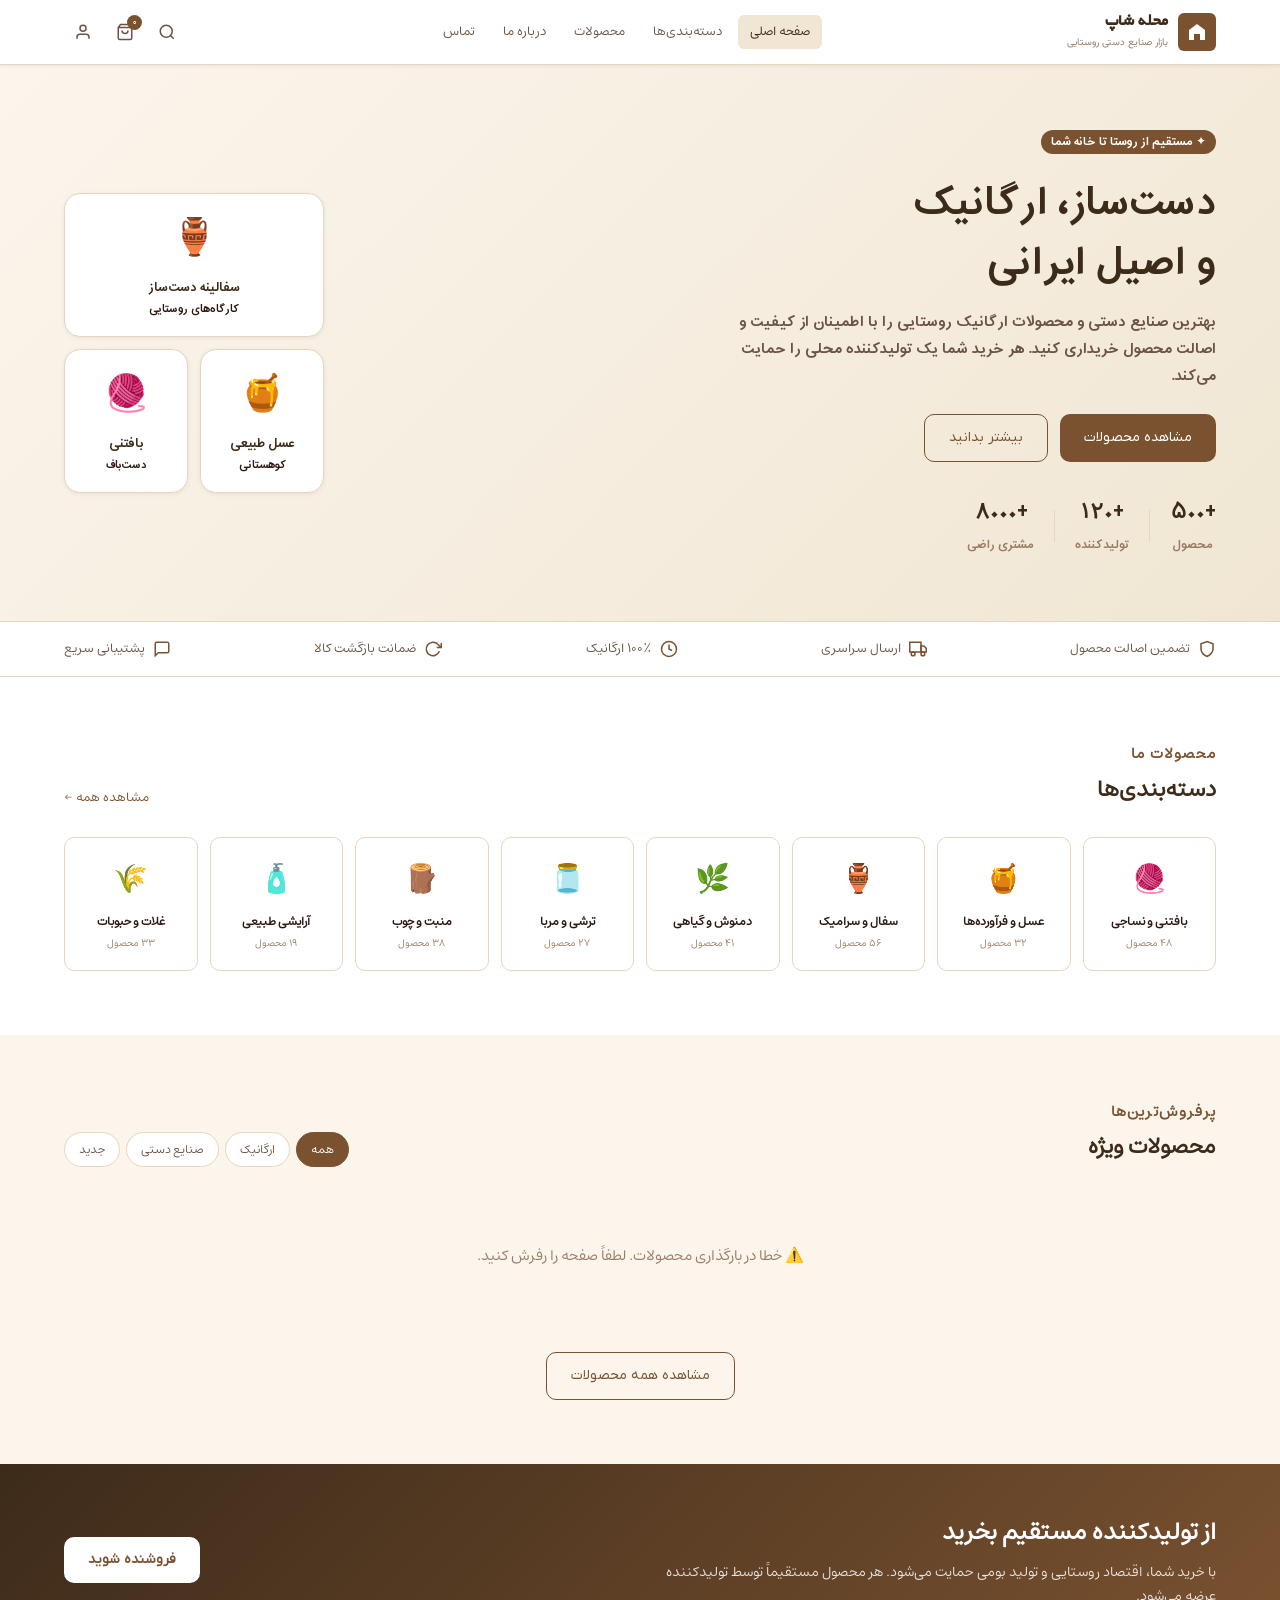
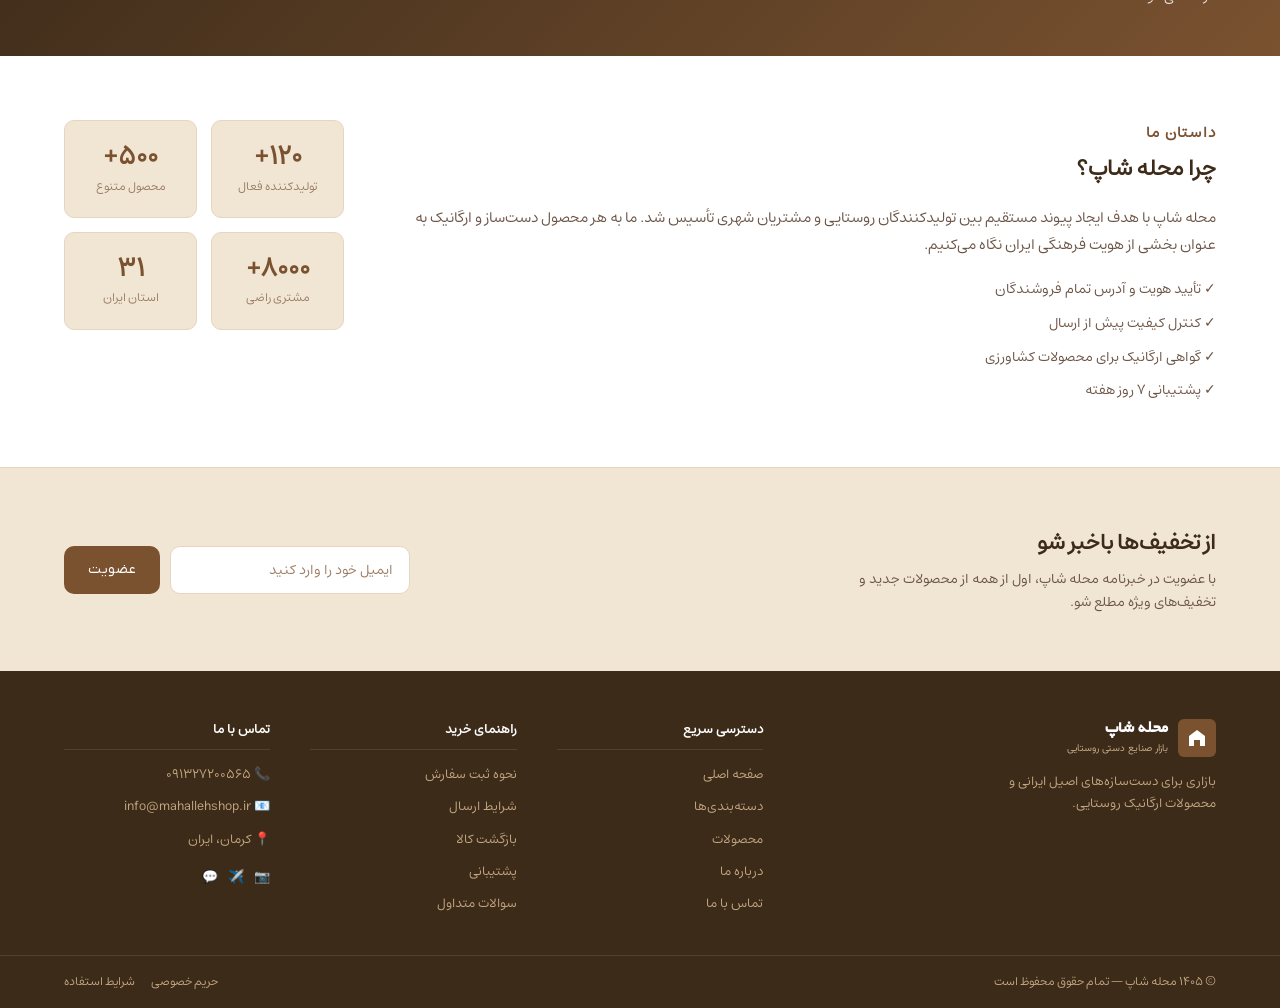
==== index.html @ 67ae7acf "Update index.html" ====
<!DOCTYPE html>
<html lang="fa" dir="rtl">
<head>
  <meta charset="UTF-8" />
  <meta name="viewport" content="width=device-width, initial-scale=1.0" />

  <!-- ===== SEO اصلی ===== -->
  <title>محله شاپ — خرید صنایع دستی و محصولات ارگانیک روستایی اصیل ایرانی</title>
  <meta name="description" content="محله شاپ بازار آنلاین صنایع دستی، عسل طبیعی، دمنوش کوهی، سفال و محصولات ارگانیک روستایی ایران. مستقیم از تولیدکننده، با تضمین اصالت و ارسال سراسری." />
  <meta name="keywords" content="صنایع دستی, محصولات ارگانیک, عسل طبیعی, سفال, دمنوش, بافتنی, خرید آنلاین, محصولات روستایی, ایران" />
  <meta name="robots" content="index, follow" />
  <meta name="author" content="محله شاپ" />
  <link rel="canonical" href="https://mahalehshop.ir/" />

  <!-- ===== Open Graph (اشتراک‌گذاری در شبکه‌های اجتماعی) ===== -->
  <meta property="og:type"        content="website" />
  <meta property="og:url"         content="https://mahalehshop.ir/" />
  <meta property="og:title"       content="محله شاپ — صنایع دستی و محصولات ارگانیک روستایی" />
  <meta property="og:description" content="خرید مستقیم صنایع دستی و محصولات ارگانیک روستایی از تولیدکننده. عسل طبیعی، سفال، دمنوش، بافتنی و بیشتر." />
  <meta property="og:image"       content="https://mahalehshop.ir/og-image.jpg" />
  <meta property="og:locale"      content="fa_IR" />
  <meta property="og:site_name"   content="محله شاپ" />

  <!-- ===== Twitter Card ===== -->
  <meta name="twitter:card"        content="summary_large_image" />
  <meta name="twitter:title"       content="محله شاپ — صنایع دستی و محصولات ارگانیک" />
  <meta name="twitter:description" content="خرید مستقیم صنایع دستی و محصولات ارگانیک روستایی از تولیدکننده" />
  <meta name="twitter:image"       content="https://mahalehshop.ir/og-image.jpg" />

  <!-- ===== Favicon ===== -->
  <link rel="icon" type="image/svg+xml"  href="favicon.svg" />
  <link rel="icon" type="image/png" sizes="64x64"  href="favicon-64.png" />
  <link rel="icon" type="image/png" sizes="32x32"  href="favicon-32.png" />
  <link rel="apple-touch-icon" sizes="180x180"     href="apple-touch-icon.png" />

  <!-- ===== Schema.org JSON-LD (داده ساختاریافته برای گوگل) ===== -->
  <script type="application/ld+json">
  {
    "@context": "https://schema.org",
    "@type": "OnlineStore",
    "name": "محله شاپ",
    "url": "https://mahalehshop.ir",
    "logo": "https://mahalehshop.ir/favicon.svg",
    "description": "بازار آنلاین صنایع دستی و محصولات ارگانیک روستایی ایران",
    "address": {
      "@type": "PostalAddress",
      "addressCountry": "IR",
      "addressLocality": "تهران"
    },
    "contactPoint": {
      "@type": "ContactPoint",
      "telephone": "+98-21-12345678",
      "contactType": "customer service",
      "availableLanguage": "Persian"
    },
    "sameAs": [],
    "hasOfferCatalog": {
      "@type": "OfferCatalog",
      "name": "محصولات محله شاپ",
      "itemListElement": [
        { "@type": "Offer", "itemOffered": { "@type": "Product", "name": "صنایع دستی" } },
        { "@type": "Offer", "itemOffered": { "@type": "Product", "name": "عسل طبیعی" } },
        { "@type": "Offer", "itemOffered": { "@type": "Product", "name": "دمنوش کوهی" } },
        { "@type": "Offer", "itemOffered": { "@type": "Product", "name": "سفال دست‌ساز" } }
      ]
    }
  }
  </script>

  <!-- ===== BreadcrumbList ===== -->
  <script type="application/ld+json">
  {
    "@context": "https://schema.org",
    "@type": "BreadcrumbList",
    "itemListElement": [
      { "@type": "ListItem", "position": 1, "name": "صفحه اصلی", "item": "https://mahalehshop.ir/" }
    ]
  }
  </script>

  <link rel="stylesheet" href="style.css?v=2" />
</head>
<body>

  <!-- ===== HEADER ===== -->
  <header class="header">
    <div class="container header__inner">

      <div class="logo">
        <div class="logo__icon">
          <svg width="20" height="20" viewBox="0 0 20 20" fill="none" xmlns="http://www.w3.org/2000/svg">
            <path d="M10 2L2 8v10h5v-6h6v6h5V8L10 2z" fill="#fff"/>
          </svg>
        </div>
        <div>
          <div class="logo__name">محله شاپ</div>
          <div class="logo__tagline">بازار صنایع دستی روستایی</div>
        </div>
      </div>

      <nav class="nav">
        <a href="#" class="nav__link nav__link--active">صفحه اصلی</a>
        <a href="#categories" class="nav__link">دسته‌بندی‌ها</a>
        <a href="#products" class="nav__link">محصولات</a>
        <a href="#about" class="nav__link">درباره ما</a>
        <a href="#contact" class="nav__link">تماس</a>
      </nav>

      <div class="header__actions">
        <button class="icon-btn" aria-label="جستجو">
          <svg width="18" height="18" viewBox="0 0 24 24" fill="none" stroke="currentColor" stroke-width="2"><circle cx="11" cy="11" r="8"/><path d="m21 21-4.35-4.35"/></svg>
        </button>
        <button class="icon-btn cart-btn" aria-label="سبد خرید">
          <svg width="18" height="18" viewBox="0 0 24 24" fill="none" stroke="currentColor" stroke-width="2"><path d="M6 2 3 6v14a2 2 0 0 0 2 2h14a2 2 0 0 0 2-2V6l-3-4z"/><line x1="3" y1="6" x2="21" y2="6"/><path d="M16 10a4 4 0 0 1-8 0"/></svg>
          <span class="cart-badge">۳</span>
        </button>
        <a href="#" class="icon-btn" id="userBtn" aria-label="حساب کاربری">
          <svg width="18" height="18" viewBox="0 0 24 24" fill="none" stroke="currentColor" stroke-width="2"><path d="M20 21v-2a4 4 0 0 0-4-4H8a4 4 0 0 0-4 4v2"/><circle cx="12" cy="7" r="4"/></svg>
        </a>
        <button class="hamburger" aria-label="منو" id="hamburger">
          <span></span><span></span><span></span>
        </button>
      </div>

    </div>
  </header>

  <!-- ===== MOBILE NAV ===== -->
  <div class="mobile-nav" id="mobileNav">
    <a href="#" class="mobile-nav__link">صفحه اصلی</a>
    <a href="#categories" class="mobile-nav__link">دسته‌بندی‌ها</a>
    <a href="#products" class="mobile-nav__link">محصولات</a>
    <a href="#about" class="mobile-nav__link">درباره ما</a>
    <a href="#contact" class="mobile-nav__link">تماس</a>
  </div>

  <!-- ===== HERO ===== -->
  <section class="hero">
    <div class="container hero__inner">
      <div class="hero__text">
        <span class="hero__badge">✦ مستقیم از روستا تا خانه شما</span>
        <h1 class="hero__title">دست‌ساز، ارگانیک<br>و اصیل ایرانی</h1>
        <p class="hero__desc">بهترین صنایع دستی و محصولات ارگانیک روستایی را با اطمینان از کیفیت و اصالت محصول خریداری کنید. هر خرید شما یک تولیدکننده محلی را حمایت می‌کند.</p>
        <div class="hero__btns">
          <a href="#products" class="btn btn--primary">مشاهده محصولات</a>
          <a href="#about" class="btn btn--outline">بیشتر بدانید</a>
        </div>
        <div class="hero__stats">
          <div class="hero__stat"><strong>+۵۰۰</strong><span>محصول</span></div>
          <div class="hero__stat-divider"></div>
          <div class="hero__stat"><strong>+۱۲۰</strong><span>تولیدکننده</span></div>
          <div class="hero__stat-divider"></div>
          <div class="hero__stat"><strong>+۸۰۰۰</strong><span>مشتری راضی</span></div>
        </div>
      </div>
      <div class="hero__visual">
        <div class="hero__card-grid">
          <div class="hero__card hero__card--lg">
            <div class="hero__card-emoji">🏺</div>
            <div class="hero__card-title">سفالینه دست‌ساز</div>
            <div class="hero__card-sub">کارگاه‌های روستایی</div>
          </div>
          <div class="hero__card">
            <div class="hero__card-emoji">🍯</div>
            <div class="hero__card-title">عسل طبیعی</div>
            <div class="hero__card-sub">کوهستانی</div>
          </div>
          <div class="hero__card">
            <div class="hero__card-emoji">🧶</div>
            <div class="hero__card-title">بافتنی</div>
            <div class="hero__card-sub">دست‌باف</div>
          </div>
        </div>
      </div>
    </div>
  </section>

  <!-- ===== TRUST BAR ===== -->
  <div class="trust-bar">
    <div class="container trust-bar__inner">
      <div class="trust-item">
        <svg class="trust-icon" viewBox="0 0 24 24" fill="none" stroke="currentColor" stroke-width="2"><path d="M12 22s8-4 8-10V5l-8-3-8 3v7c0 6 8 10 8 10z"/></svg>
        <span>تضمین اصالت محصول</span>
      </div>
      <div class="trust-item">
        <svg class="trust-icon" viewBox="0 0 24 24" fill="none" stroke="currentColor" stroke-width="2"><rect x="1" y="3" width="15" height="13"/><polygon points="16 8 20 8 23 11 23 16 16 16 16 8"/><circle cx="5.5" cy="18.5" r="2.5"/><circle cx="18.5" cy="18.5" r="2.5"/></svg>
        <span>ارسال سراسری</span>
      </div>
      <div class="trust-item">
        <svg class="trust-icon" viewBox="0 0 24 24" fill="none" stroke="currentColor" stroke-width="2"><path d="M12 2a10 10 0 1 0 0 20 10 10 0 0 0 0-20z"/><path d="M12 6v6l4 2"/></svg>
        <span>۱۰۰٪ ارگانیک</span>
      </div>
      <div class="trust-item">
        <svg class="trust-icon" viewBox="0 0 24 24" fill="none" stroke="currentColor" stroke-width="2"><polyline points="23 4 23 10 17 10"/><path d="M20.49 15a9 9 0 1 1-2.12-9.36L23 10"/></svg>
        <span>ضمانت بازگشت کالا</span>
      </div>
      <div class="trust-item">
        <svg class="trust-icon" viewBox="0 0 24 24" fill="none" stroke="currentColor" stroke-width="2"><path d="M21 15a2 2 0 0 1-2 2H7l-4 4V5a2 2 0 0 1 2-2h14a2 2 0 0 1 2 2z"/></svg>
        <span>پشتیبانی سریع</span>
      </div>
    </div>
  </div>

  <!-- ===== CATEGORIES ===== -->
  <section class="section" id="categories">
    <div class="container">
      <div class="section__header">
        <div>
          <div class="section__eyebrow">محصولات ما</div>
          <h2 class="section__title">دسته‌بندی‌ها</h2>
        </div>
        <a href="#" class="section__more">مشاهده همه ←</a>
      </div>
      <div class="categories">
        <a href="#" class="category">
          <div class="category__icon">🧶</div>
          <div class="category__name">بافتنی و نساجی</div>
          <div class="category__count">۴۸ محصول</div>
        </a>
        <a href="#" class="category">
          <div class="category__icon">🍯</div>
          <div class="category__name">عسل و فرآورده‌ها</div>
          <div class="category__count">۳۲ محصول</div>
        </a>
        <a href="#" class="category">
          <div class="category__icon">🏺</div>
          <div class="category__name">سفال و سرامیک</div>
          <div class="category__count">۵۶ محصول</div>
        </a>
        <a href="#" class="category">
          <div class="category__icon">🌿</div>
          <div class="category__name">دمنوش و گیاهی</div>
          <div class="category__count">۴۱ محصول</div>
        </a>
        <a href="#" class="category">
          <div class="category__icon">🫙</div>
          <div class="category__name">ترشی و مربا</div>
          <div class="category__count">۲۷ محصول</div>
        </a>
        <a href="#" class="category">
          <div class="category__icon">🪵</div>
          <div class="category__name">منبت و چوب</div>
          <div class="category__count">۳۸ محصول</div>
        </a>
        <a href="#" class="category">
          <div class="category__icon">🧴</div>
          <div class="category__name">آرایشی طبیعی</div>
          <div class="category__count">۱۹ محصول</div>
        </a>
        <a href="#" class="category">
          <div class="category__icon">🌾</div>
          <div class="category__name">غلات و حبوبات</div>
          <div class="category__count">۳۳ محصول</div>
        </a>
      </div>
    </div>
  </section>

  <!-- ===== PRODUCTS ===== -->
  <section class="section section--alt" id="products">
    <div class="container">
      <div class="section__header">
        <div>
          <div class="section__eyebrow">پرفروش‌ترین‌ها</div>
          <h2 class="section__title">محصولات ویژه</h2>
        </div>
        <div class="filter-tabs">
          <button class="filter-tab filter-tab--active" data-filter="all">همه</button>
          <button class="filter-tab" data-filter="organic">ارگانیک</button>
          <button class="filter-tab" data-filter="صنایع دستی">صنایع دستی</button>
          <button class="filter-tab" data-filter="new">جدید</button>
        </div>
      </div>
      <div class="products" id="productGrid">
        <!-- محصولات از Supabase بارگذاری می‌شوند -->
      </div>
      <div class="products__more">
        <a href="#" class="btn btn--outline">مشاهده همه محصولات</a>
      </div>
    </div>
  </section>

  <!-- ===== BANNER ===== -->
  <section class="banner">
    <div class="container banner__inner">
      <div class="banner__text">
        <h2 class="banner__title">از تولیدکننده مستقیم بخرید</h2>
        <p class="banner__sub">با خرید شما، اقتصاد روستایی و تولید بومی حمایت می‌شود. هر محصول مستقیماً توسط تولیدکننده عرضه می‌شود.</p>
      </div>
      <a href="#" class="btn btn--light">فروشنده شوید</a>
    </div>
  </section>

  <!-- ===== ABOUT ===== -->
  <section class="section" id="about">
    <div class="container about">
      <div class="about__text">
        <div class="section__eyebrow">داستان ما</div>
        <h2 class="section__title">چرا محله شاپ؟</h2>
        <p class="about__desc">محله شاپ با هدف ایجاد پیوند مستقیم بین تولیدکنندگان روستایی و مشتریان شهری تأسیس شد. ما به هر محصول دست‌ساز و ارگانیک به عنوان بخشی از هویت فرهنگی ایران نگاه می‌کنیم.</p>
        <ul class="about__list">
          <li>✓ تأیید هویت و آدرس تمام فروشندگان</li>
          <li>✓ کنترل کیفیت پیش از ارسال</li>
          <li>✓ گواهی ارگانیک برای محصولات کشاورزی</li>
          <li>✓ پشتیبانی ۷ روز هفته</li>
        </ul>
      </div>
      <div class="about__cards">
        <div class="about__card">
          <div class="about__card-num">۱۲۰+</div>
          <div class="about__card-label">تولیدکننده فعال</div>
        </div>
        <div class="about__card">
          <div class="about__card-num">۵۰۰+</div>
          <div class="about__card-label">محصول متنوع</div>
        </div>
        <div class="about__card">
          <div class="about__card-num">۸۰۰۰+</div>
          <div class="about__card-label">مشتری راضی</div>
        </div>
        <div class="about__card">
          <div class="about__card-num">۳۱</div>
          <div class="about__card-label">استان ایران</div>
        </div>
      </div>
    </div>
  </section>

  <!-- ===== NEWSLETTER ===== -->
  <section class="newsletter" id="contact">
    <div class="container newsletter__inner">
      <div class="newsletter__text">
        <h2 class="newsletter__title">از تخفیف‌ها باخبر شو</h2>
        <p class="newsletter__sub">با عضویت در خبرنامه محله شاپ، اول از همه از محصولات جدید و تخفیف‌های ویژه مطلع شو.</p>
      </div>
      <form class="newsletter__form" onsubmit="return false;">
        <input type="email" class="newsletter__input" placeholder="ایمیل خود را وارد کنید" />
        <button type="submit" class="btn btn--primary">عضویت</button>
      </form>
    </div>
  </section>

  <!-- ===== FOOTER ===== -->
  <footer class="footer">
    <div class="container footer__inner">

      <div class="footer__brand">
        <div class="logo logo--footer">
          <div class="logo__icon">
            <svg width="20" height="20" viewBox="0 0 20 20" fill="none">
              <path d="M10 2L2 8v10h5v-6h6v6h5V8L10 2z" fill="#fff"/>
            </svg>
          </div>
          <div>
            <div class="logo__name">محله شاپ</div>
            <div class="logo__tagline">بازار صنایع دستی روستایی</div>
          </div>
        </div>
        <p class="footer__brand-desc">بازاری برای دست‌سازه‌های اصیل ایرانی و محصولات ارگانیک روستایی.</p>
      </div>

      <div class="footer__col">
        <div class="footer__col-title">دسترسی سریع</div>
        <a href="#">صفحه اصلی</a>
        <a href="#categories">دسته‌بندی‌ها</a>
        <a href="#products">محصولات</a>
        <a href="#about">درباره ما</a>
        <a href="#contact">تماس با ما</a>
      </div>

      <div class="footer__col">
        <div class="footer__col-title">راهنمای خرید</div>
        <a href="#">نحوه ثبت سفارش</a>
        <a href="#">شرایط ارسال</a>
        <a href="#">بازگشت کالا</a>
        <a href="#">پشتیبانی</a>
        <a href="#">سوالات متداول</a>
      </div>

      <div class="footer__col">
        <div class="footer__col-title">تماس با ما</div>
        <span>📞 ۰۹۱۳۲۷۲۰۰۵۶۵</span>
        <span>📧 info@mahallehshop.ir</span>
        <span>📍 کرمان، ایران</span>
        <div class="footer__socials">
          <a href="#" aria-label="اینستاگرام" class="social-link">📷</a>
          <a href="#" aria-label="تلگرام" class="social-link">✈️</a>
          <a href="#" aria-label="واتساپ" class="social-link">💬</a>
        </div>
      </div>

    </div>
    <div class="footer__bottom">
      <div class="container">
        <span>© ۱۴۰۵ محله شاپ — تمام حقوق محفوظ است</span>
        <div class="footer__bottom-links">
          <a href="#">حریم خصوصی</a>
          <a href="#">شرایط استفاده</a>
        </div>
      </div>
    </div>
  </footer>

  <script src="main.js?v=2"></script>
</body>
</html>
---- style.css ----
/* ============================================
   محله شاپ — استایل اصلی
   ============================================ */


/* ============  افزودن فونت   ============== */
@font-face {
    font-family: "Estedad";
    src: url("fonts/Estedad[KSHD,wght].woff2") format("woff2");
    font-weight: 400;
    font-style: normal;
}
@font-face {
    font-family: "Iranyekan";
    src: url("fonts/IRANYekanX.woff2") format("woff2");
    font-weight: 400;
    font-style: normal;
}
@font-face {
    font-family: "Iransans";
    src: url("fonts/IRANSans-Bold.woff2") format("woff2");
    font-weight: 400;
    font-style: normal;
}
@font-face {
    font-family: "Vazirmatn";
    src: url("fonts/Vazirmatn-Regular.woff2") format("woff2");
    font-weight: 500;
    font-style: normal;
}
@font-face {
    font-family: "BYEKAN";
    src: url("fonts/BYEKAN.woff2") format("woff2");
    font-weight: 500;
    font-style: normal;
}
/* ---- RESET & BASE ---- */
*, *::before, *::after {
  box-sizing: border-box;
  margin: 0;
  padding: 0;
}

:root {
  --brown-dark:    #3D2B1A;
  --brown-main:    #7A5230;
  --brown-mid:     #9B7B63;
  --brown-light:   #C4A882;
  --brown-pale:    #E8D5C0;
  --cream-deep:    #F0E6D3;
  --cream-light:   #FBF5EC;
  --green-org:     #2E7D32;
  --green-org-bg:  #E8F5E9;
  --new-blue:      #1565C0;
  --new-blue-bg:   #E3F2FD;
  --text-main:     #2C1810;
  --text-mid:      #6B5344;
  --text-muted:    #9B7B63;
  --border:        #E8D5C0;
  --white:         #FFFFFF;
  --shadow-sm:     0 1px 4px rgba(61,43,26,0.08);
  --shadow-md:     0 4px 16px rgba(61,43,26,0.12);
  --radius-sm:     6px;
  --radius-md:     10px;
  --radius-lg:     16px;
  --transition:    0.18s ease;
}

html { scroll-behavior: smooth; }

body {
  font-family: "Estedad";
  font-size: 15px;
  line-height: 1.7;
  color: var(--text-main);
  background: var(--white);
  direction: rtl;
}

a { text-decoration: none; color: inherit; }
img { max-width: 100%; display: block; }
button { cursor: pointer; font-family: inherit; }

/* ---- CONTAINER ---- */
.container {
  width: 100%;
  max-width: 1200px;
  margin: 0 auto;
  padding: 0 24px;
}

/* ---- BUTTONS ---- */
.btn {
   font-family: "Iranyekan";
  display: inline-flex;
  align-items: center;
  justify-content: center;
  padding: 11px 24px;
  border-radius: var(--radius-md);
  font-size: 14px;
  font-weight: 500;
  border: none;
  transition: all var(--transition);
  white-space: nowrap;
}

.btn--primary {
  background: var(--brown-main);
  color: var(--white);
}
.btn--primary:hover { background: var(--brown-dark); }

.btn--outline {
  background: transparent;
  color: var(--brown-main);
  border: 1.5px solid var(--brown-main);
}
.btn--outline:hover {
  background: var(--brown-main);
  color: var(--white);
}

.btn--light {
  background: var(--white);
  color: var(--brown-main);
  font-weight: 600;
}
.btn--light:hover { background: var(--cream-light); }

/* ---- ICON BUTTONS ---- */
.icon-btn {
  background: none;
  border: none;
  width: 38px;
  height: 38px;
  border-radius: var(--radius-sm);
  display: flex;
  align-items: center;
  justify-content: center;
  color: var(--text-mid);
  transition: all var(--transition);
}
.icon-btn:hover {
  background: var(--cream-deep);
  color: var(--brown-dark);
}

/* ============================================
   HEADER
   ============================================ */
.header {
   font-family: 'BYEKAN';
  position: sticky;
  top: 0;
  z-index: 100;
  background: var(--white);
  border-bottom: 1px solid var(--border);
  box-shadow: var(--shadow-sm);
}

.header__inner {
  display: flex;
  align-items: center;
  justify-content: space-between;
  height: 64px;
  gap: 16px;
}

/* LOGO */
.logo {
  display: flex;
  align-items: center;
  gap: 10px;
  flex-shrink: 0;
}
.logo__icon {
  width: 38px;
  height: 38px;
  background: var(--brown-main);
  border-radius: var(--radius-sm);
  display: flex;
  align-items: center;
  justify-content: center;
}
.logo__name {
   font-family: 'BYEKAN';
  font-size: 17px;
  font-weight: 700;
  color: var(--brown-dark);
  line-height: 1.2;
}
.logo__tagline {
  font-size: 10px;
  color: var(--text-muted);
   font-family: 'Vazirmatn'
}

/* NAV */
.nav {
  display: flex;
  gap: 4px;
  align-items: center;
}
.nav__link {
   font-family: 'Estedad';
  font-size: 13px;
  color: var(--text-mid);
  padding: 6px 12px;
  border-radius: var(--radius-sm);
  transition: all var(--transition);
}
.nav__link:hover,
.nav__link--active {
  background: var(--cream-deep);
  color: var(--brown-dark);
  font-weight: 500;
}

/* HEADER ACTIONS */
.header__actions {
  display: flex;
  align-items: center;
  gap: 4px;
}

.cart-btn { position: relative; }
.cart-badge {
  position: absolute;
  top: 2px;
  right: 2px;
  background: var(--brown-main);
  color: var(--white);
  font-size: 9px;
  width: 15px;
  height: 15px;
  border-radius: 50%;
  display: flex;
  align-items: center;
  justify-content: center;
  line-height: 1;
}

.hamburger {
  display: none;
  flex-direction: column;
  gap: 4px;
  background: none;
  border: none;
  padding: 6px;
}
.hamburger span {
  display: block;
  width: 22px;
  height: 2px;
  background: var(--brown-dark);
  border-radius: 2px;
  transition: all var(--transition);
}

/* MOBILE NAV */
.mobile-nav {
  display: none;
  flex-direction: column;
  background: var(--white);
  border-bottom: 1px solid var(--border);
  padding: 8px 24px 16px;
}
.mobile-nav.open { display: flex; }
.mobile-nav__link {
   font-family: 'Estedad';
  font-size: 14px;
  color: var(--text-mid);
  padding: 10px 0;
  border-bottom: 0.5px solid var(--border);
}
.mobile-nav__link:last-child { border-bottom: none; }

/* ============================================
   HERO
   ============================================ */
.hero {
  background: linear-gradient(135deg, var(--cream-light) 0%, var(--cream-deep) 100%);
  padding: 64px 0;
}

.hero__inner {
  display: flex;
  align-items: center;
  gap: 48px;
   font-family: "Iransans";
}

.hero__text { flex: 1; }

.hero__badge {
   font-family: "Iransans";
  display: inline-block;
  background: var(--brown-main);
  color: var(--white);
  font-size: 12px;
  padding: 2px 10px;
  border-radius: 20px;
  margin-bottom: 20px;
}

.hero__title {
   font-family: "Iransans";
  font-size: 40px;
  font-weight: 700;
  color: var(--brown-dark);
  line-height: 1.50;
  margin-bottom: 15px;
}

.hero__desc {
   font-family: "Iransans";
  font-size: 15px;
  color: var(--text-mid);
  line-height: 1.8;
  margin-bottom: 24px;
  max-width: 480px;
}

.hero__btns {
   font-family: "Iransans";
  display: flex;
  gap: 12px;
  margin-bottom: 32px;
}

.hero__stats {
  display: flex;
  align-items: center;
  gap: 20px;
}
.hero__stat { text-align: center; }
.hero__stat strong {
  font-family: "Iransans";
  display: block;
  font-size: 22px;
  font-weight: 700;
  color: var(--brown-dark);
}
.hero__stat span {
   font-family: "Iransans";
  font-size: 12px;
  color: var(--text-muted);
}
.hero__stat-divider {
  width: 1px;
  height: 32px;
  background: var(--brown-pale);
}

/* HERO VISUAL */
.hero__visual { flex-shrink: 0; }

.hero__card-grid {
  display: grid;
  grid-template-columns: 1fr 1fr;
  grid-template-rows: auto auto;
  gap: 12px;
  width: 260px;
}

.hero__card {
  background: var(--white);
  border: 1px solid var(--brown-pale);
  border-radius: var(--radius-lg);
  padding: 16px;
  text-align: center;
  box-shadow: var(--shadow-sm);
  transition: transform var(--transition);
}
.hero__card:hover { transform: translateY(-3px); }

.hero__card--lg {
  grid-column: 1 / -1;
}

.hero__card-emoji { font-size: 36px; margin-bottom: 6px; }
.hero__card-title {
   font-family: "Iransans";
  font-size: 13px;
  font-weight: 600;
  color: var(--brown-dark);
}
.hero__card-sub {
  font-size: 11px;
   font-family: "Iransans"
  color: var(--text-muted);
  margin-top: 2px;
}

/* ============================================
   TRUST BAR
   ============================================ */
.trust-bar {
  background: var(--white);
  border-bottom: 1px solid var(--border);
  border-top: 1px solid var(--border);
}

.trust-bar__inner {
  display: flex;
  align-items: center;
  justify-content: space-between;
  padding: 16px 24px;
  flex-wrap: wrap;
  gap: 12px;
}

.trust-item {
  display: flex;
  align-items: center;
  gap: 8px;
  font-size: 13px;
  color: var(--text-mid);
}
.trust-icon {
  width: 18px;
  height: 18px;
  color: var(--brown-main);
  flex-shrink: 0;
}

/* ============================================
   SECTIONS
   ============================================ */
.section { padding: 64px 0; }
.section--alt { background: var(--cream-light); }

.section__header {
  display: flex;
  align-items: flex-end;
  justify-content: space-between;
  margin-bottom: 28px;
  flex-wrap: wrap;
  gap: 12px;
}

.section__eyebrow {
   font-family: 'Estedad'
  font-size: 12px;
  font-weight: 600;
  color: var(--brown-main);
  text-transform: uppercase;
  letter-spacing: 0.08em;
  margin-bottom: 4px;
}

.section__title {
   font-family: 'BYEKAN'
  font-size: 26px;
  font-weight: 700;
  color: var(--brown-dark);
}

.section__more {
  font-size: 13px;
  color: var(--brown-main);
  font-weight: 500;
  transition: color var(--transition);
}
.section__more:hover { color: var(--brown-dark); }

/* ============================================
   CATEGORIES
   ============================================ */
.categories {
  display: grid;
  grid-template-columns: repeat(8, 1fr);
  gap: 12px;
}

.category {
  background: var(--white);
  border: 1px solid var(--border);
  border-radius: var(--radius-md);
  padding: 18px 10px;
  text-align: center;
  display: flex;
  flex-direction: column;
  align-items: center;
  transition: all var(--transition);
}
.category:hover {
  border-color: var(--brown-main);
  box-shadow: var(--shadow-sm);
  transform: translateY(-2px);
}

.category__icon { font-size: 28px; margin-bottom: 8px; }
.category__name {
  font-size: 12px;
  font-weight: 600;
  color: var(--text-main);
  margin-bottom: 3px;
}
.category__count {
  font-size: 10px;
  color: var(--text-muted);
}

/* ============================================
   FILTER TABS
   ============================================ */
.filter-tabs {
  display: flex;
  gap: 6px;
}

.filter-tab {
  background: var(--white);
  border: 1px solid var(--border);
  border-radius: 20px;
  padding: 6px 14px;
  font-size: 12px;
  color: var(--text-mid);
  transition: all var(--transition);
}
.filter-tab:hover {
  border-color: var(--brown-main);
  color: var(--brown-main);
}
.filter-tab--active {
  background: var(--brown-main);
  border-color: var(--brown-main);
  color: var(--white) !important;
}

/* ============================================
   PRODUCTS
   ============================================ */
.products {
  display: grid;
  grid-template-columns: repeat(3, 1fr);
  gap: 20px;
}

.product {
  background: var(--white);
  border: 1px solid var(--border);
  border-radius: var(--radius-lg);
  overflow: hidden;
  transition: all var(--transition);
}
.product:hover {
  box-shadow: var(--shadow-md);
  transform: translateY(-4px);
}

.product__img-wrap {
  position: relative;
  background: var(--cream-deep);
  height: 150px;
  display: flex;
  align-items: center;
  justify-content: center;
  overflow: hidden;
}
.product__emoji { font-size: 60px; }

.product__badge {
  position: absolute;
  top: 10px;
  right: 10px;
  font-size: 10px;
  font-weight: 600;
  padding: 3px 8px;
  border-radius: 4px;
}
.product__badge--org {
  background: var(--green-org-bg);
  color: var(--green-org);
}
.product__badge--new {
  background: var(--new-blue-bg);
  color: var(--new-blue);
}

.product__wish {
  position: absolute;
  top: 8px;
  left: 10px;
  background: var(--white);
  border: 1px solid var(--border);
  border-radius: 50%;
  width: 30px;
  height: 30px;
  display: flex;
  align-items: center;
  justify-content: center;
  font-size: 14px;
  color: var(--text-muted);
  transition: all var(--transition);
}
.product__wish:hover {
  color: #e53935;
  border-color: #e53935;
}

.product__body { padding: 14px 16px; }

.product__cat {
  font-size: 11px;
  color: var(--text-muted);
  margin-bottom: 4px;
}
.product__name {
  font-size: 14px;
  font-weight: 600;
  color: var(--brown-dark);
  margin-bottom: 6px;
  line-height: 1.4;
}
.product__rating {
  font-size: 12px;
  color: #f9a825;
  margin-bottom: 10px;
}
.product__rating span { color: var(--text-muted); }

.product__footer {
  display: flex;
  align-items: center;
  justify-content: space-between;
}
.product__price {
  font-size: 14px;
  font-weight: 700;
  color: var(--brown-main);
}
.product__add {
  background: var(--brown-main);
  color: var(--white);
  border: none;
  border-radius: var(--radius-sm);
  width: 30px;
  height: 30px;
  display: flex;
  align-items: center;
  justify-content: center;
  font-size: 18px;
  transition: background var(--transition);
}
.product__add:hover { background: var(--brown-dark); }

.products__more {
  text-align: center;
  margin-top: 36px;
}

.products__error,
.products__empty {
  grid-column: 1 / -1;
  text-align: center;
  padding: 48px;
  color: var(--text-muted);
  font-size: 15px;
}

/* ---- SKELETON LOADING ---- */
.product--skeleton { pointer-events: none; }

.skeleton-box {
  background: linear-gradient(90deg, #f0e6d3 25%, #e8d5c0 50%, #f0e6d3 75%);
  background-size: 200% 100%;
  animation: shimmer 1.4s infinite;
}

.skeleton-line {
  height: 14px;
  border-radius: 6px;
  margin-bottom: 10px;
  background: linear-gradient(90deg, #f0e6d3 25%, #e8d5c0 50%, #f0e6d3 75%);
  background-size: 200% 100%;
  animation: shimmer 1.4s infinite;
}
.skeleton-line--sm { width: 50%; height: 11px; }
.skeleton-line--md { width: 70%; }

@keyframes shimmer {
  0%   { background-position: 200% 0; }
  100% { background-position: -200% 0; }
}

/* ============================================
   BANNER
   ============================================ */
.banner {
  background: linear-gradient(135deg, var(--brown-dark), var(--brown-main));
  padding: 48px 0;
}

.banner__inner {
  display: flex;
  align-items: center;
  justify-content: space-between;
  gap: 32px;
  flex-wrap: wrap;
}

.banner__text { color: var(--white); }
.banner__title {
  font-size: 24px;
  font-weight: 700;
  margin-bottom: 8px;
}
.banner__sub {
  font-size: 14px;
  opacity: 0.85;
  max-width: 560px;
  line-height: 1.7;
}

/* ============================================
   ABOUT
   ============================================ */
.about {
  display: flex;
  align-items: flex-start;
  gap: 64px;
}

.about__text { flex: 1; }
.about__desc {
  font-size: 15px;
  color: var(--text-mid);
  line-height: 1.8;
  margin: 16px 0 20px;
}

.about__list {
  list-style: none;
  display: flex;
  flex-direction: column;
  gap: 10px;
}
.about__list li {
  font-size: 14px;
  color: var(--text-mid);
}

.about__cards {
  display: grid;
  grid-template-columns: 1fr 1fr;
  gap: 14px;
  flex-shrink: 0;
  width: 280px;
}

.about__card {
  background: var(--cream-deep);
  border: 1px solid var(--brown-pale);
  border-radius: var(--radius-md);
  padding: 20px;
  text-align: center;
}
.about__card-num {
  font-size: 26px;
  font-weight: 700;
  color: var(--brown-main);
  line-height: 1.2;
}
.about__card-label {
  font-size: 12px;
  color: var(--text-muted);
  margin-top: 4px;
}

/* ============================================
   NEWSLETTER
   ============================================ */
.newsletter {
  background: var(--cream-deep);
  padding: 56px 0;
  border-top: 1px solid var(--brown-pale);
}

.newsletter__inner {
  display: flex;
  align-items: center;
  justify-content: space-between;
  gap: 32px;
  flex-wrap: wrap;
}

.newsletter__title {
  font-size: 22px;
  font-weight: 700;
  color: var(--brown-dark);
  margin-bottom: 6px;
}
.newsletter__sub {
  font-size: 14px;
  color: var(--text-mid);
  max-width: 420px;
}

.newsletter__form {
  display: flex;
  gap: 10px;
  flex-shrink: 0;
}
.newsletter__input {
  border: 1px solid var(--brown-pale);
  border-radius: var(--radius-md);
  padding: 11px 16px;
  font-size: 14px;
  font-family: inherit;
  color: var(--text-main);
  background: var(--white);
  width: 240px;
  outline: none;
  transition: border-color var(--transition);
  direction: rtl;
}
.newsletter__input:focus { border-color: var(--brown-main); }
.newsletter__input::placeholder { color: var(--text-muted); }

/* ============================================
   FOOTER
   ============================================ */
.footer {
  background: var(--brown-dark);
  color: var(--white);
}

.footer__inner {
  display: grid;
  grid-template-columns: 2fr 1fr 1fr 1fr;
  gap: 40px;
  padding-top: 48px;
  padding-bottom: 40px;
}

.logo--footer .logo__name { color: var(--white); }
.logo--footer .logo__tagline { color: var(--brown-light); }

.footer__brand-desc {
  font-size: 13px;
  color: var(--brown-light);
  line-height: 1.7;
  margin-top: 14px;
  max-width: 240px;
}

.footer__col { display: flex; flex-direction: column; gap: 10px; }

.footer__col-title {
  font-size: 13px;
  font-weight: 700;
  color: var(--white);
  margin-bottom: 4px;
  padding-bottom: 8px;
  border-bottom: 1px solid rgba(255,255,255,0.1);
}

.footer__col a,
.footer__col span {
  font-size: 13px;
  color: var(--brown-light);
  transition: color var(--transition);
}
.footer__col a:hover { color: var(--white); }

.footer__socials {
  display: flex;
  gap: 10px;
  margin-top: 6px;
}
.social-link {
  font-size: 18px;
  transition: transform var(--transition);
}
.social-link:hover { transform: scale(1.2); }

.footer__bottom {
  border-top: 1px solid rgba(255,255,255,0.1);
  padding: 16px 0;
}
.footer__bottom .container {
  display: flex;
  align-items: center;
  justify-content: space-between;
  flex-wrap: wrap;
  gap: 8px;
}
.footer__bottom span,
.footer__bottom a {
  font-size: 12px;
  color: var(--brown-light);
}
.footer__bottom-links {
  display: flex;
  gap: 16px;
}
.footer__bottom a:hover { color: var(--white); }

/* ============================================
   RESPONSIVE
   ============================================ */
@media (max-width: 1024px) {
  .categories { grid-template-columns: repeat(4, 1fr); }
  .products { grid-template-columns: repeat(2, 1fr); }
  .footer__inner { grid-template-columns: 1fr 1fr; }
  .about { flex-direction: column; gap: 32px; }
  .about__cards { width: 100%; }
}

@media (max-width: 768px) {
  .nav { display: none; }
  .hamburger { display: flex; }
  .hero__inner { flex-direction: column; gap: 32px; }
  .hero__title { font-size: 28px; }
  .hero__card-grid { width: 100%; }
  .categories { grid-template-columns: repeat(4, 1fr); }
  .trust-bar__inner { justify-content: flex-start; gap: 16px; }
  .banner__inner { flex-direction: column; text-align: center; }
  .newsletter__inner { flex-direction: column; }
  .newsletter__form { width: 100%; }
  .newsletter__input { flex: 1; }
  .footer__inner { grid-template-columns: 1fr 1fr; gap: 24px; }
  .section__header { flex-direction: column; align-items: flex-start; }
}

@media (max-width: 480px) {
  .hero { padding: 36px 0; }
  .section { padding: 40px 0; }
  .categories { grid-template-columns: repeat(2, 1fr); }
  .products { grid-template-columns: 1fr; }
  .about__cards { grid-template-columns: repeat(2, 1fr); }
  .footer__inner { grid-template-columns: 1fr; }
  .hero__stats { gap: 12px; }
  .hero__title { font-size: 24px; }
}

/* عکس واقعی محصول */
.product__img {
  width: 100%;
  height: 100%;
  object-fit: cover;
  transition: transform 0.2s;
}
.product:hover .product__img { transform: scale(1.04); }
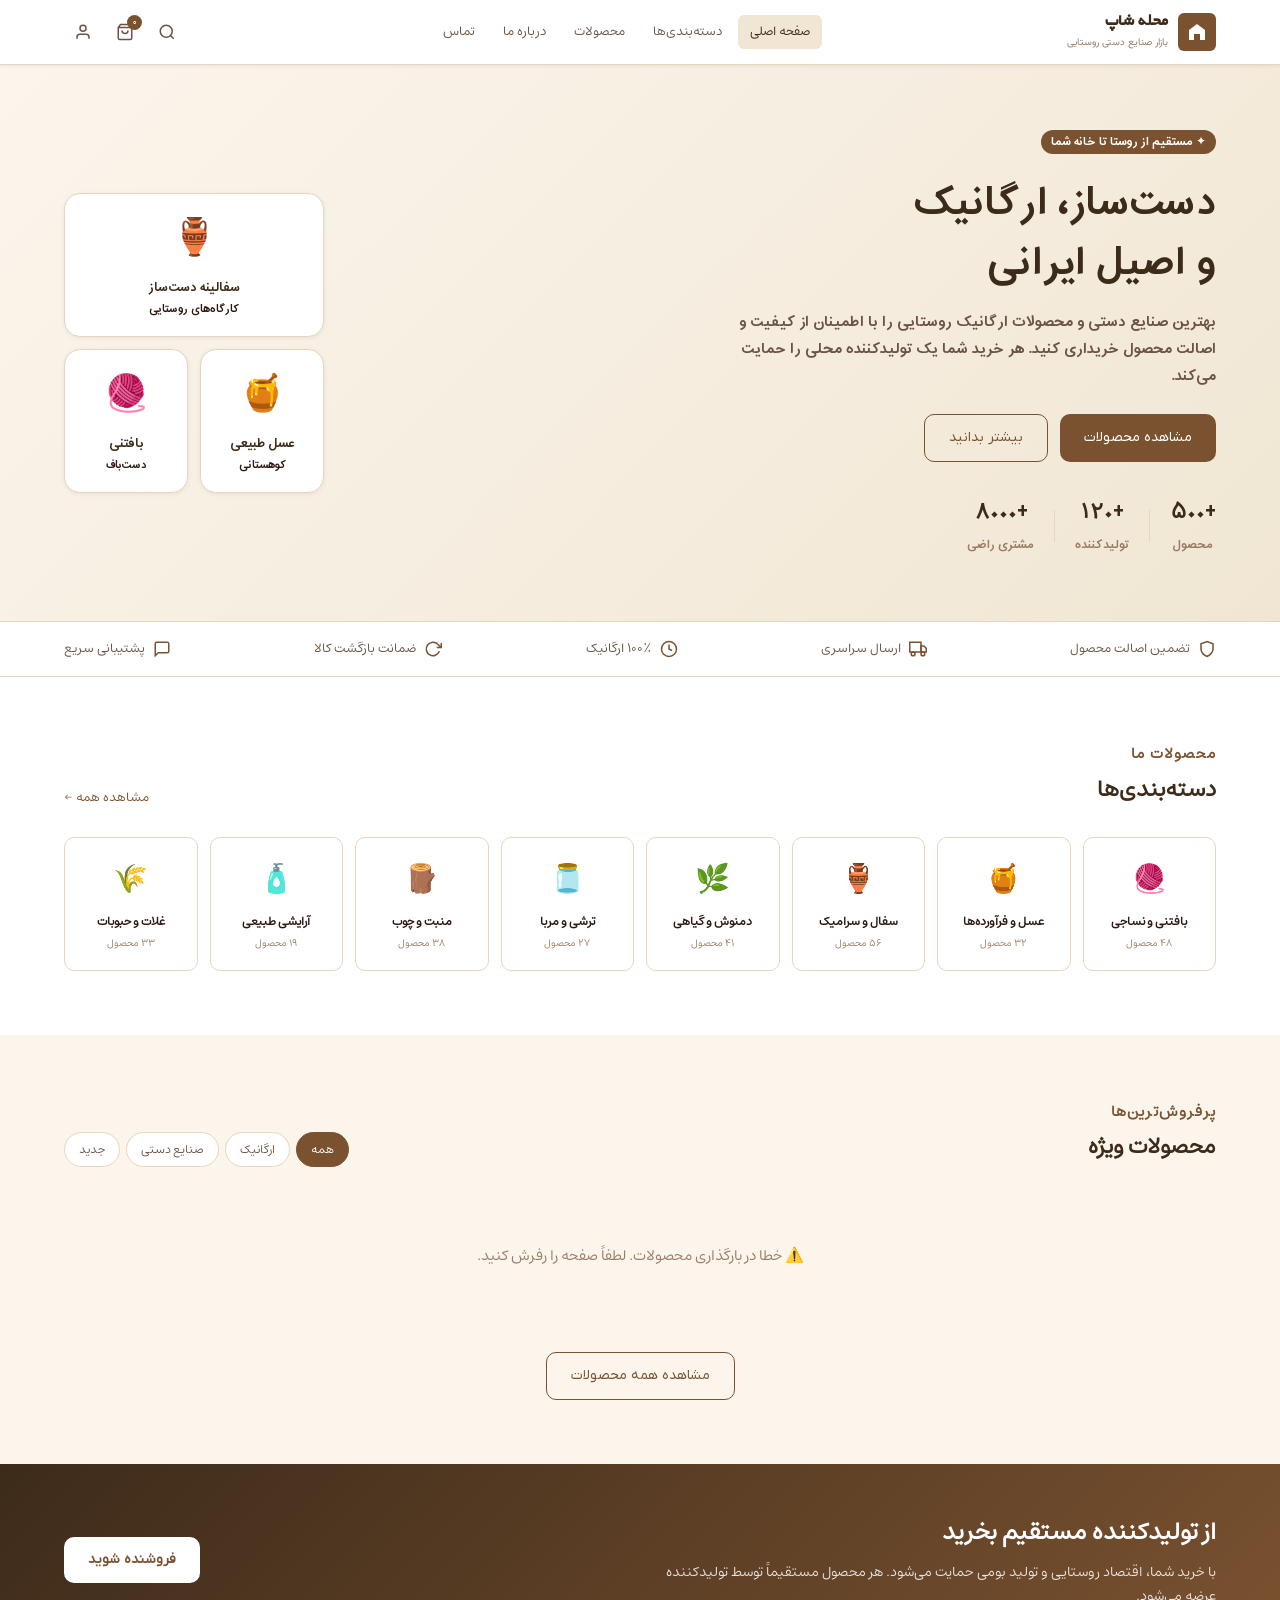
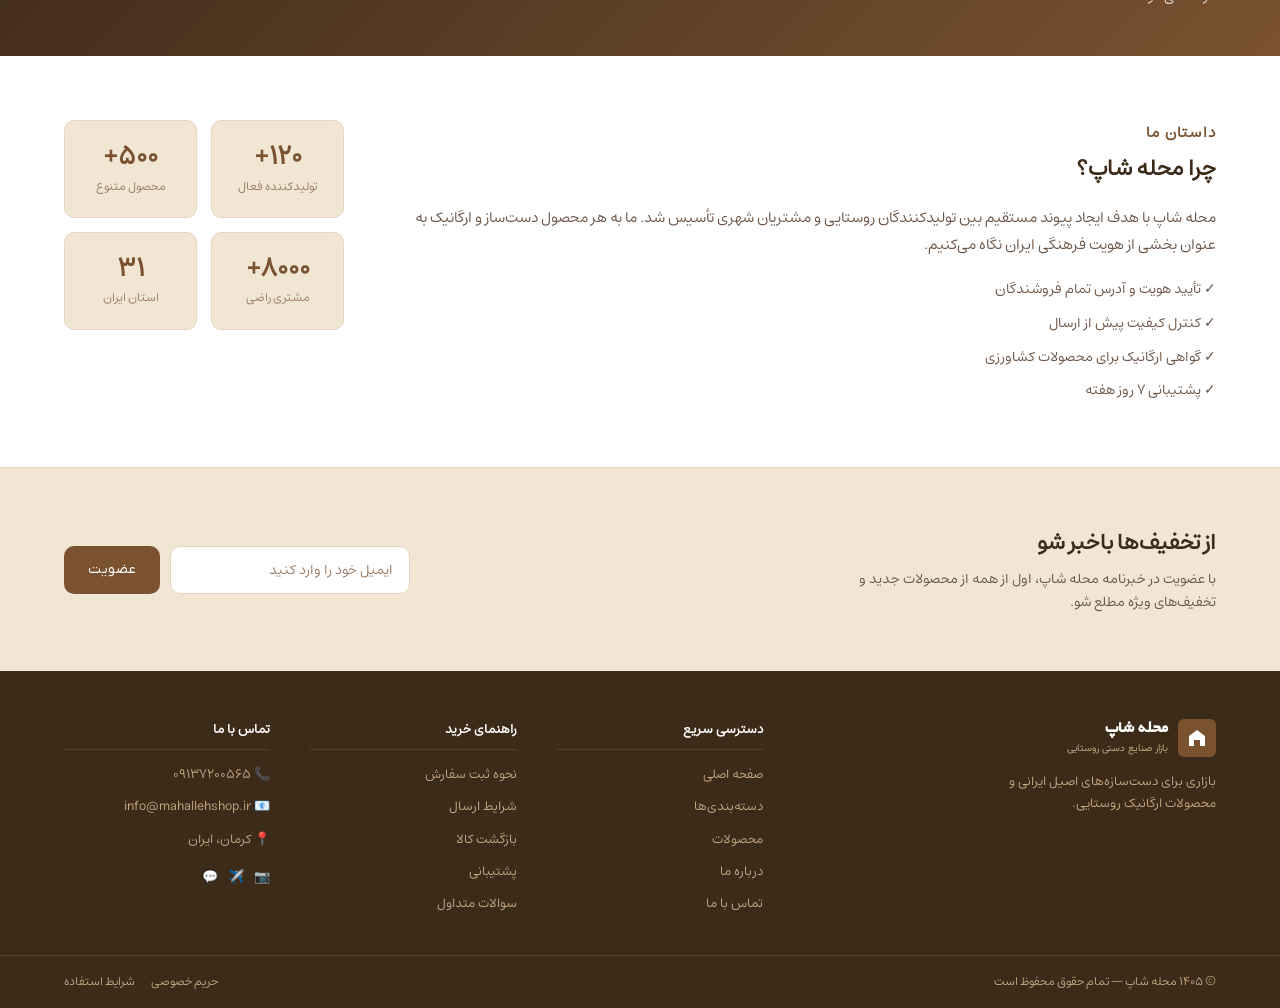
==== commit 0c471859: "Update index.html" ====
--- a/index.html
+++ b/index.html
@@ -379,7 +379,7 @@
 
       <div class="footer__col">
         <div class="footer__col-title">تماس با ما</div>
-        <span>📞 ۰۹۱۳۲۷۲۰۰۵۶۵</span>
+        <span>📞 ۰۹۱۳۷۲۰۰۵۶۵</span>
         <span>📧 info@mahallehshop.ir</span>
         <span>📍 کرمان، ایران</span>
         <div class="footer__socials">
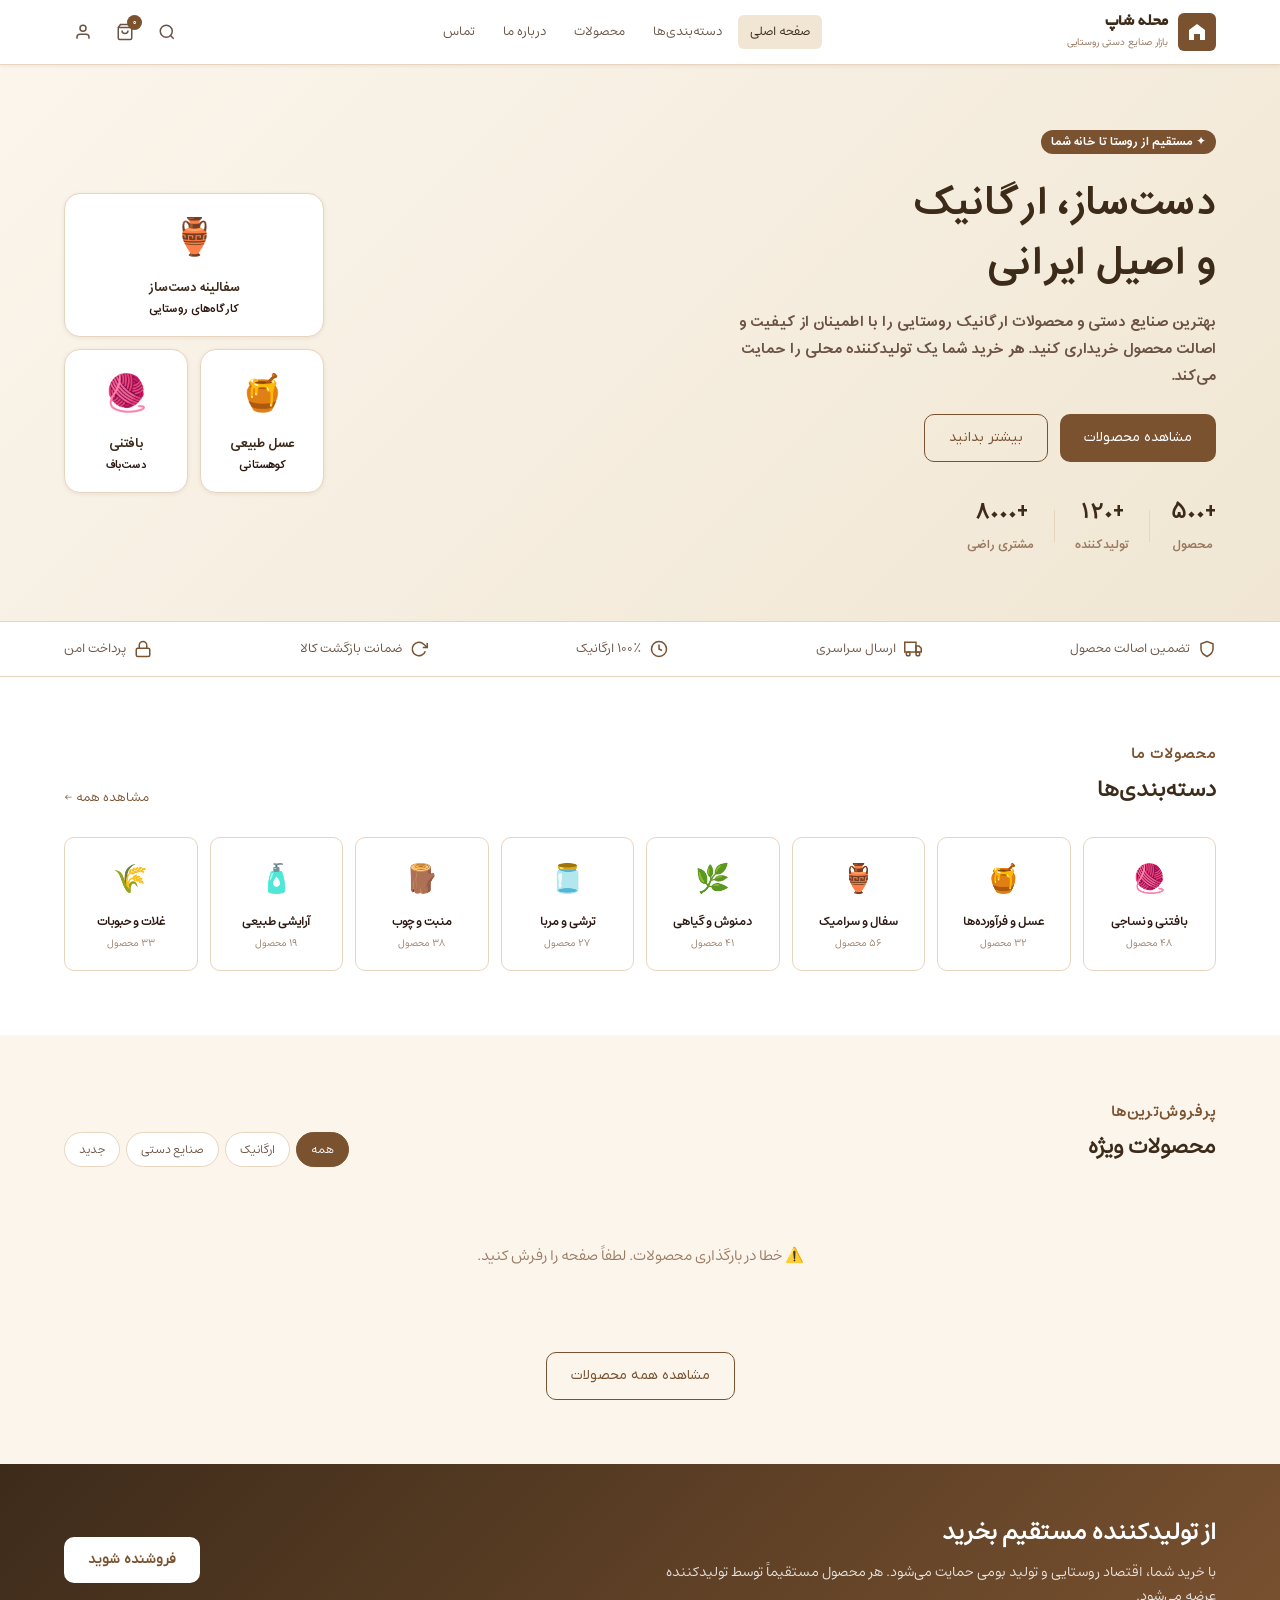
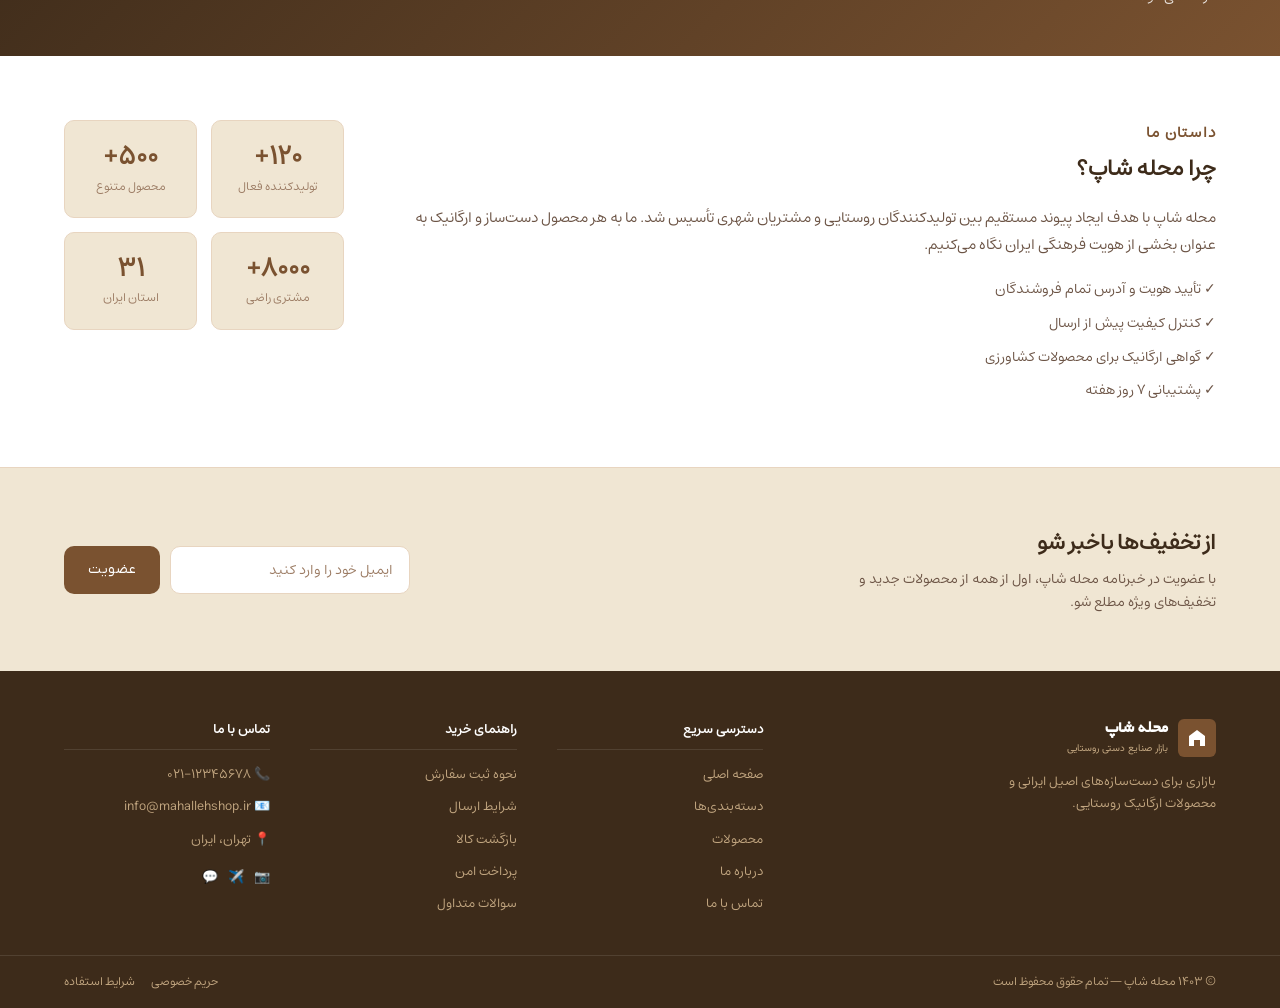
==== commit cd260bdd: "Add files via upload" ====
--- a/index.html
+++ b/index.html
@@ -195,8 +195,8 @@
         <span>ضمانت بازگشت کالا</span>
       </div>
       <div class="trust-item">
-        <svg class="trust-icon" viewBox="0 0 24 24" fill="none" stroke="currentColor" stroke-width="2"><path d="M21 15a2 2 0 0 1-2 2H7l-4 4V5a2 2 0 0 1 2-2h14a2 2 0 0 1 2 2z"/></svg>
-        <span>پشتیبانی سریع</span>
+        <svg class="trust-icon" viewBox="0 0 24 24" fill="none" stroke="currentColor" stroke-width="2"><rect x="3" y="11" width="18" height="11" rx="2" ry="2"/><path d="M7 11V7a5 5 0 0 1 10 0v4"/></svg>
+        <span>پرداخت امن</span>
       </div>
     </div>
   </div>
@@ -212,42 +212,42 @@
         <a href="#" class="section__more">مشاهده همه ←</a>
       </div>
       <div class="categories">
-        <a href="#" class="category">
+        <a href="category.html?cat=بافتنی و نساجی" class="category">
           <div class="category__icon">🧶</div>
           <div class="category__name">بافتنی و نساجی</div>
           <div class="category__count">۴۸ محصول</div>
         </a>
-        <a href="#" class="category">
+        <a href="category.html?cat=عسل و فرآورده‌ها" class="category">
           <div class="category__icon">🍯</div>
           <div class="category__name">عسل و فرآورده‌ها</div>
           <div class="category__count">۳۲ محصول</div>
         </a>
-        <a href="#" class="category">
+        <a href="category.html?cat=سفال و سرامیک" class="category">
           <div class="category__icon">🏺</div>
           <div class="category__name">سفال و سرامیک</div>
           <div class="category__count">۵۶ محصول</div>
         </a>
-        <a href="#" class="category">
+        <a href="category.html?cat=دمنوش و گیاهی" class="category">
           <div class="category__icon">🌿</div>
           <div class="category__name">دمنوش و گیاهی</div>
           <div class="category__count">۴۱ محصول</div>
         </a>
-        <a href="#" class="category">
+        <a href="category.html?cat=ترشی و مربا" class="category">
           <div class="category__icon">🫙</div>
           <div class="category__name">ترشی و مربا</div>
           <div class="category__count">۲۷ محصول</div>
         </a>
-        <a href="#" class="category">
+        <a href="category.html?cat=منبت و چوب" class="category">
           <div class="category__icon">🪵</div>
           <div class="category__name">منبت و چوب</div>
           <div class="category__count">۳۸ محصول</div>
         </a>
-        <a href="#" class="category">
+        <a href="category.html?cat=آرایشی طبیعی" class="category">
           <div class="category__icon">🧴</div>
           <div class="category__name">آرایشی طبیعی</div>
           <div class="category__count">۱۹ محصول</div>
         </a>
-        <a href="#" class="category">
+        <a href="category.html?cat=غلات و حبوبات" class="category">
           <div class="category__icon">🌾</div>
           <div class="category__name">غلات و حبوبات</div>
           <div class="category__count">۳۳ محصول</div>
@@ -373,15 +373,15 @@
         <a href="#">نحوه ثبت سفارش</a>
         <a href="#">شرایط ارسال</a>
         <a href="#">بازگشت کالا</a>
-        <a href="#">پشتیبانی</a>
+        <a href="#">پرداخت امن</a>
         <a href="#">سوالات متداول</a>
       </div>
 
       <div class="footer__col">
         <div class="footer__col-title">تماس با ما</div>
-        <span>📞 ۰۹۱۳۷۲۰۰۵۶۵</span>
+        <span>📞 ۰۲۱-۱۲۳۴۵۶۷۸</span>
         <span>📧 info@mahallehshop.ir</span>
-        <span>📍 کرمان، ایران</span>
+        <span>📍 تهران، ایران</span>
         <div class="footer__socials">
           <a href="#" aria-label="اینستاگرام" class="social-link">📷</a>
           <a href="#" aria-label="تلگرام" class="social-link">✈️</a>
@@ -392,7 +392,7 @@
     </div>
     <div class="footer__bottom">
       <div class="container">
-        <span>© ۱۴۰۵ محله شاپ — تمام حقوق محفوظ است</span>
+        <span>© ۱۴۰۳ محله شاپ — تمام حقوق محفوظ است</span>
         <div class="footer__bottom-links">
           <a href="#">حریم خصوصی</a>
           <a href="#">شرایط استفاده</a>
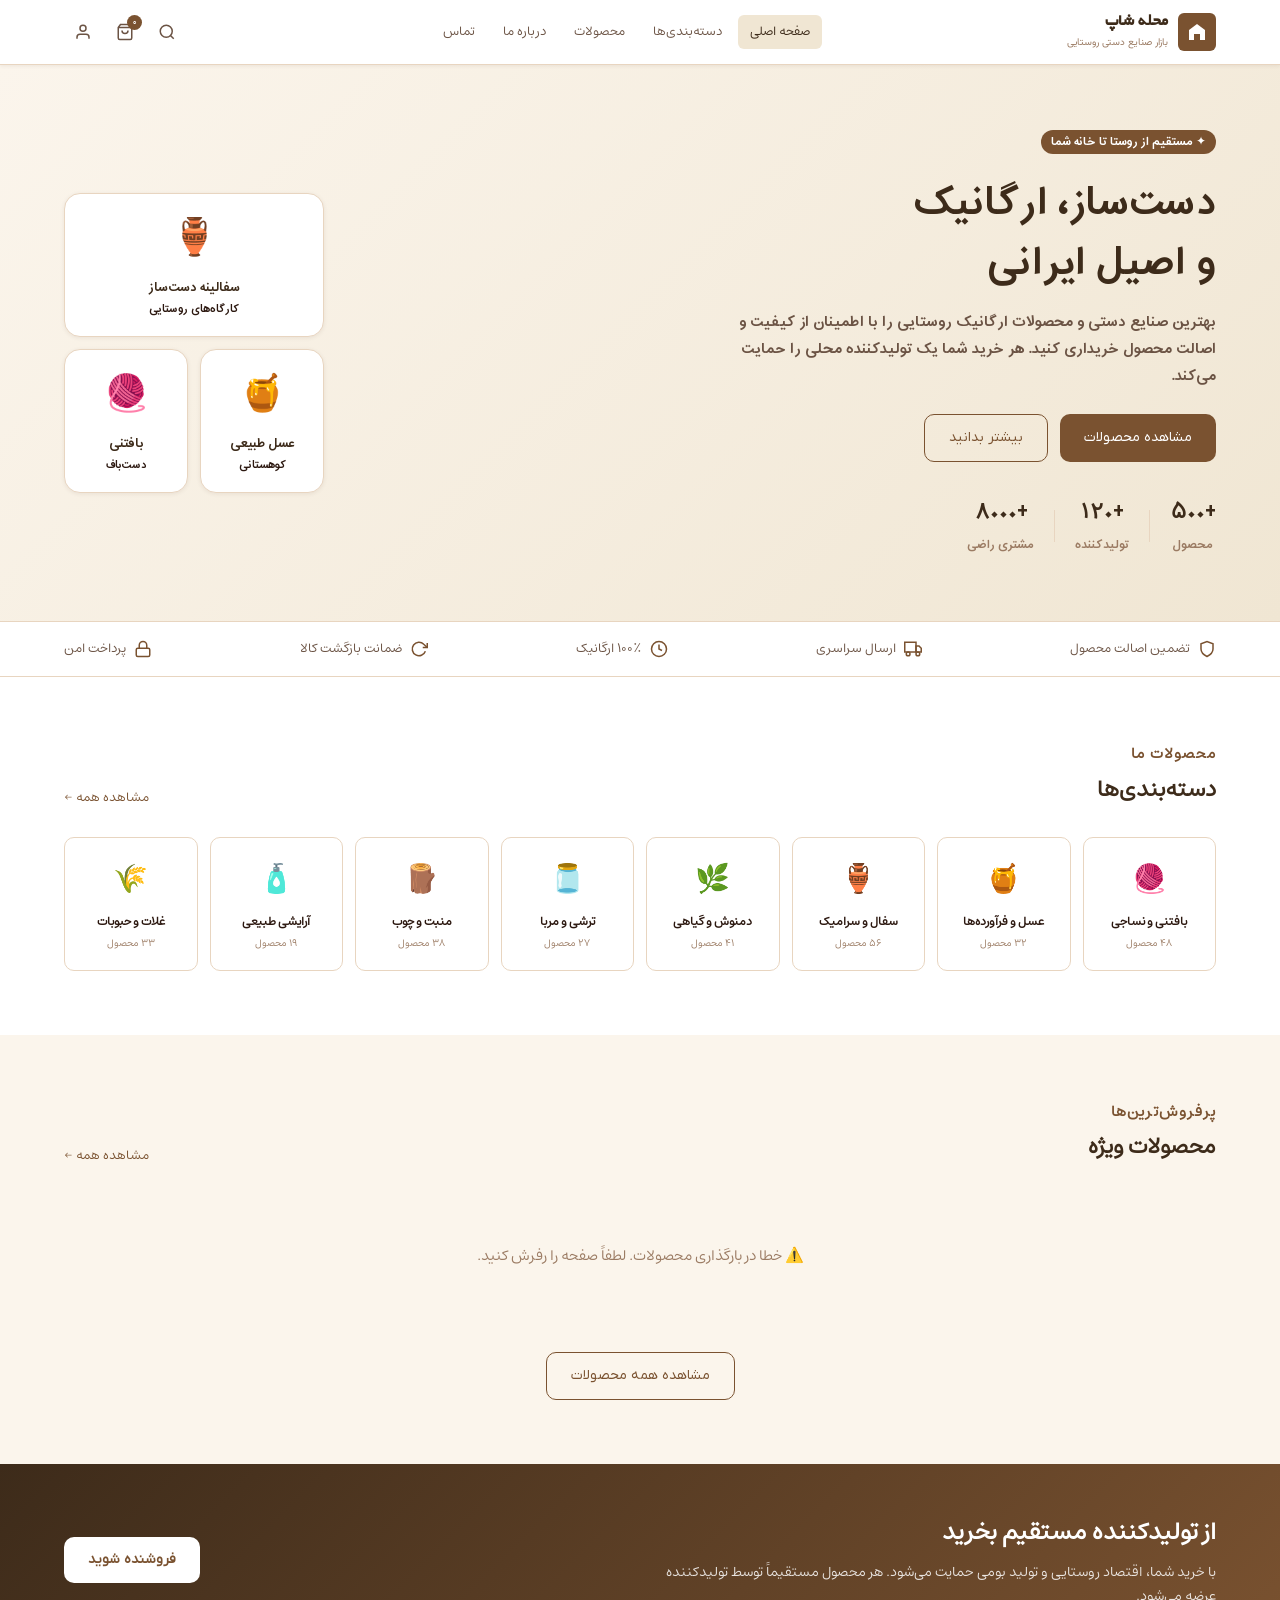
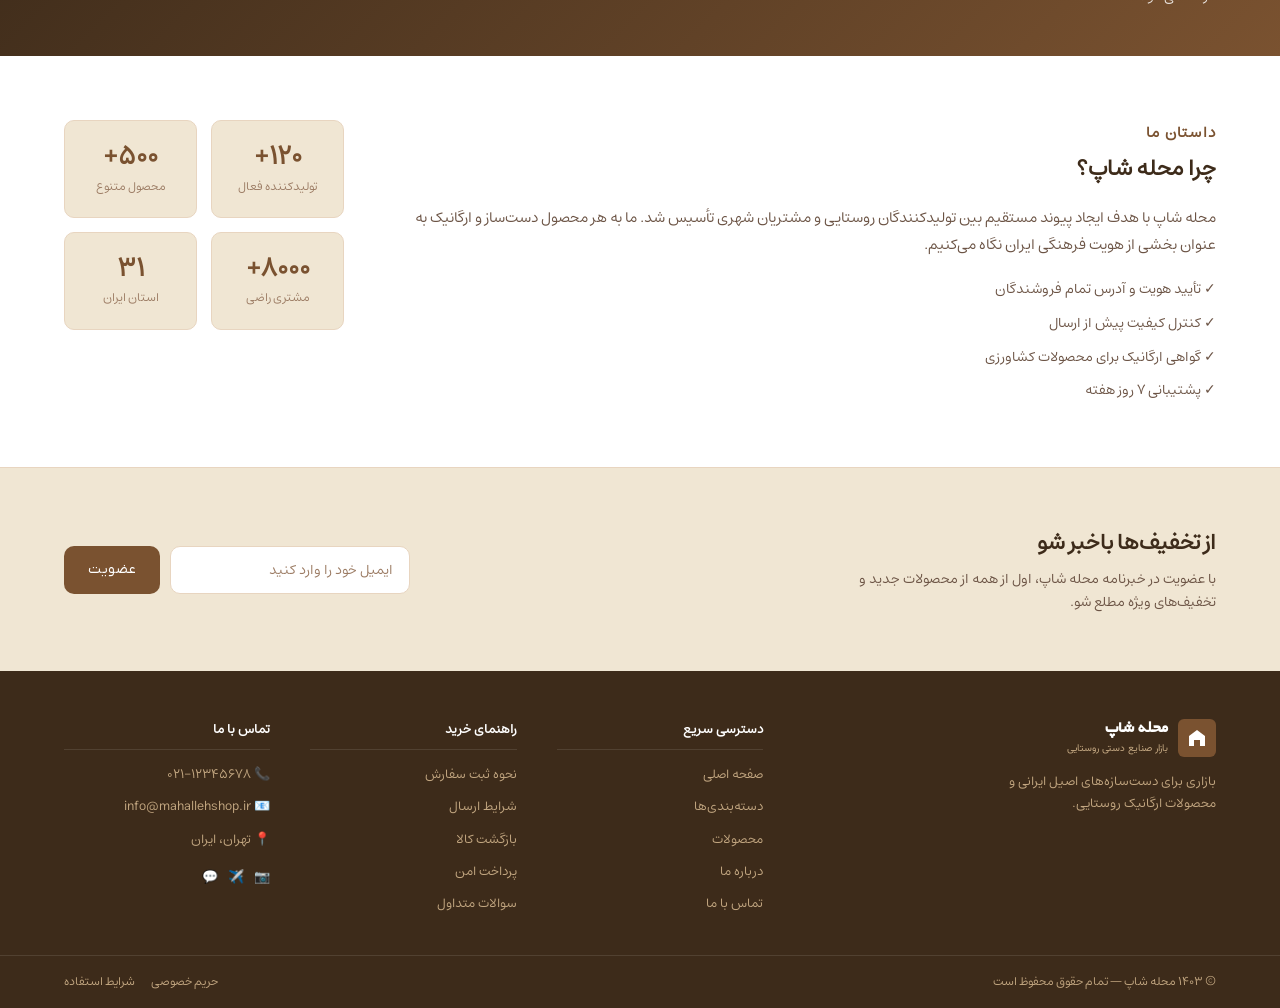
==== commit a660c1a9: "Add files via upload" ====
--- a/index.html
+++ b/index.html
@@ -209,7 +209,7 @@
           <div class="section__eyebrow">محصولات ما</div>
           <h2 class="section__title">دسته‌بندی‌ها</h2>
         </div>
-        <a href="#" class="section__more">مشاهده همه ←</a>
+        <a href="category.html" class="section__more">مشاهده همه ←</a>
       </div>
       <div class="categories">
         <a href="category.html?cat=بافتنی و نساجی" class="category">
@@ -264,18 +264,13 @@
           <div class="section__eyebrow">پرفروش‌ترین‌ها</div>
           <h2 class="section__title">محصولات ویژه</h2>
         </div>
-        <div class="filter-tabs">
-          <button class="filter-tab filter-tab--active" data-filter="all">همه</button>
-          <button class="filter-tab" data-filter="organic">ارگانیک</button>
-          <button class="filter-tab" data-filter="صنایع دستی">صنایع دستی</button>
-          <button class="filter-tab" data-filter="new">جدید</button>
-        </div>
+        <a href="category.html" class="section__more">مشاهده همه ←</a>
       </div>
       <div class="products" id="productGrid">
         <!-- محصولات از Supabase بارگذاری می‌شوند -->
       </div>
       <div class="products__more">
-        <a href="#" class="btn btn--outline">مشاهده همه محصولات</a>
+        <a href="category.html" class="btn btn--outline">مشاهده همه محصولات</a>
       </div>
     </div>
   </section>
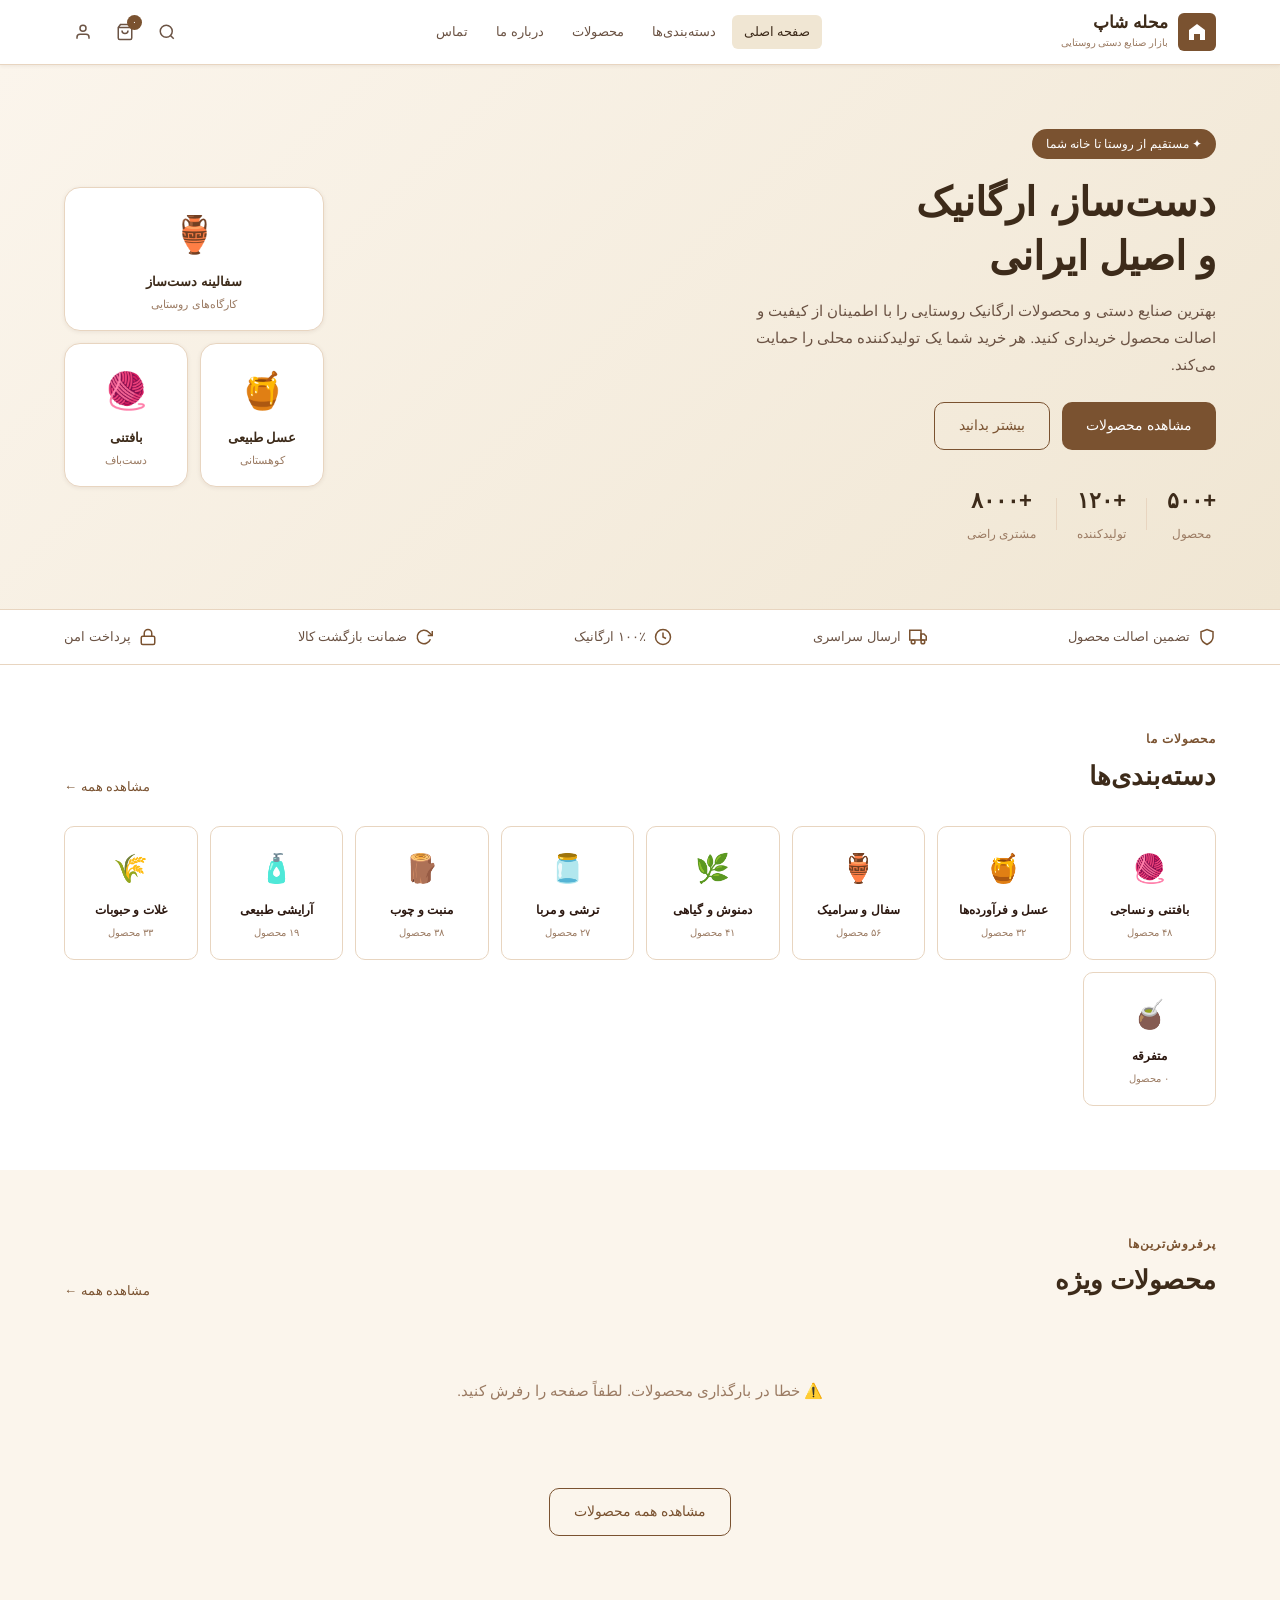
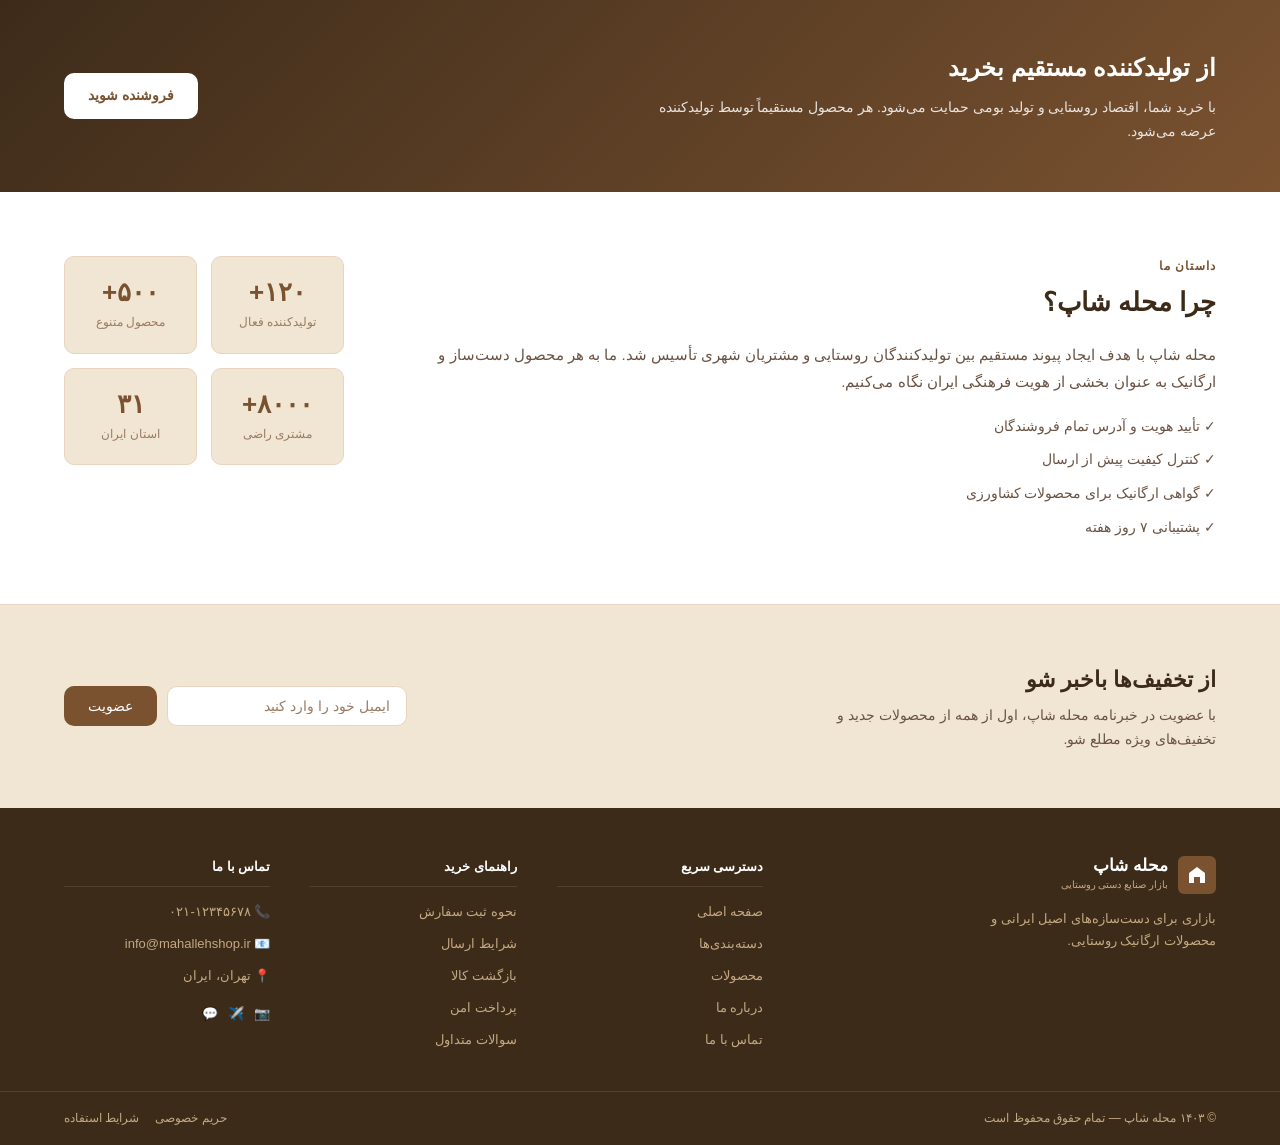
==== commit a1427498: "Update index.html" ====
--- a/index.html
+++ b/index.html
@@ -252,6 +252,11 @@
           <div class="category__name">غلات و حبوبات</div>
           <div class="category__count">۳۳ محصول</div>
         </a>
+        <a href="category.html?cat=متفرقه" class="category">
+        <div class="category__icon">🧉</div>
+        <div class="category__name">متفرقه</div>
+        <div class="category__count">۰ محصول</div>
+        </a>
       </div>
     </div>
   </section>
--- a/style.css
+++ b/style.css
@@ -2,38 +2,6 @@
    محله شاپ — استایل اصلی
    ============================================ */
 
-
-/* ============  افزودن فونت   ============== */
-@font-face {
-    font-family: "Estedad";
-    src: url("fonts/Estedad[KSHD,wght].woff2") format("woff2");
-    font-weight: 400;
-    font-style: normal;
-}
-@font-face {
-    font-family: "Iranyekan";
-    src: url("fonts/IRANYekanX.woff2") format("woff2");
-    font-weight: 400;
-    font-style: normal;
-}
-@font-face {
-    font-family: "Iransans";
-    src: url("fonts/IRANSans-Bold.woff2") format("woff2");
-    font-weight: 400;
-    font-style: normal;
-}
-@font-face {
-    font-family: "Vazirmatn";
-    src: url("fonts/Vazirmatn-Regular.woff2") format("woff2");
-    font-weight: 500;
-    font-style: normal;
-}
-@font-face {
-    font-family: "BYEKAN";
-    src: url("fonts/BYEKAN.woff2") format("woff2");
-    font-weight: 500;
-    font-style: normal;
-}
 /* ---- RESET & BASE ---- */
 *, *::before, *::after {
   box-sizing: border-box;
@@ -69,7 +37,7 @@
 html { scroll-behavior: smooth; }
 
 body {
-  font-family: "Estedad";
+  font-family: 'Segoe UI', Tahoma, 'Vazirmatn', Arial, sans-serif;
   font-size: 15px;
   line-height: 1.7;
   color: var(--text-main);
@@ -91,7 +59,6 @@
 
 /* ---- BUTTONS ---- */
 .btn {
-   font-family: "Iranyekan";
   display: inline-flex;
   align-items: center;
   justify-content: center;
@@ -149,7 +116,6 @@
    HEADER
    ============================================ */
 .header {
-   font-family: 'BYEKAN';
   position: sticky;
   top: 0;
   z-index: 100;
@@ -183,7 +149,6 @@
   justify-content: center;
 }
 .logo__name {
-   font-family: 'BYEKAN';
   font-size: 17px;
   font-weight: 700;
   color: var(--brown-dark);
@@ -192,7 +157,6 @@
 .logo__tagline {
   font-size: 10px;
   color: var(--text-muted);
-   font-family: 'Vazirmatn'
 }
 
 /* NAV */
@@ -202,7 +166,6 @@
   align-items: center;
 }
 .nav__link {
-   font-family: 'Estedad';
   font-size: 13px;
   color: var(--text-mid);
   padding: 6px 12px;
@@ -267,7 +230,6 @@
 }
 .mobile-nav.open { display: flex; }
 .mobile-nav__link {
-   font-family: 'Estedad';
   font-size: 14px;
   color: var(--text-mid);
   padding: 10px 0;
@@ -287,33 +249,29 @@
   display: flex;
   align-items: center;
   gap: 48px;
-   font-family: "Iransans";
 }
 
 .hero__text { flex: 1; }
 
 .hero__badge {
-   font-family: "Iransans";
   display: inline-block;
   background: var(--brown-main);
   color: var(--white);
   font-size: 12px;
-  padding: 2px 10px;
+  padding: 5px 14px;
   border-radius: 20px;
-  margin-bottom: 20px;
+  margin-bottom: 16px;
 }
 
 .hero__title {
-   font-family: "Iransans";
   font-size: 40px;
   font-weight: 700;
   color: var(--brown-dark);
-  line-height: 1.50;
-  margin-bottom: 15px;
+  line-height: 1.35;
+  margin-bottom: 14px;
 }
 
 .hero__desc {
-   font-family: "Iransans";
   font-size: 15px;
   color: var(--text-mid);
   line-height: 1.8;
@@ -322,7 +280,6 @@
 }
 
 .hero__btns {
-   font-family: "Iransans";
   display: flex;
   gap: 12px;
   margin-bottom: 32px;
@@ -335,14 +292,12 @@
 }
 .hero__stat { text-align: center; }
 .hero__stat strong {
-  font-family: "Iransans";
   display: block;
   font-size: 22px;
   font-weight: 700;
   color: var(--brown-dark);
 }
 .hero__stat span {
-   font-family: "Iransans";
   font-size: 12px;
   color: var(--text-muted);
 }
@@ -380,14 +335,12 @@
 
 .hero__card-emoji { font-size: 36px; margin-bottom: 6px; }
 .hero__card-title {
-   font-family: "Iransans";
   font-size: 13px;
   font-weight: 600;
   color: var(--brown-dark);
 }
 .hero__card-sub {
   font-size: 11px;
-   font-family: "Iransans"
   color: var(--text-muted);
   margin-top: 2px;
 }
@@ -440,7 +393,6 @@
 }
 
 .section__eyebrow {
-   font-family: 'Estedad'
   font-size: 12px;
   font-weight: 600;
   color: var(--brown-main);
@@ -450,7 +402,6 @@
 }
 
 .section__title {
-   font-family: 'BYEKAN'
   font-size: 26px;
   font-weight: 700;
   color: var(--brown-dark);
@@ -553,10 +504,8 @@
 .product__img-wrap {
   position: relative;
   background: var(--cream-deep);
-  height: 150px;
-  display: flex;
-  align-items: center;
-  justify-content: center;
+  width: 100%;
+  height: 200px;
   overflow: hidden;
 }
 .product__emoji { font-size: 60px; }
@@ -941,6 +890,9 @@
   width: 100%;
   height: 100%;
   object-fit: cover;
-  transition: transform 0.2s;
-}
-.product:hover .product__img { transform: scale(1.04); }
+  object-position: center;
+  display: block;
+  transition: transform 0.25s ease;
+}
+.product:hover .product__img { transform: scale(1.05); }
+.product__emoji { font-size: 60px; }
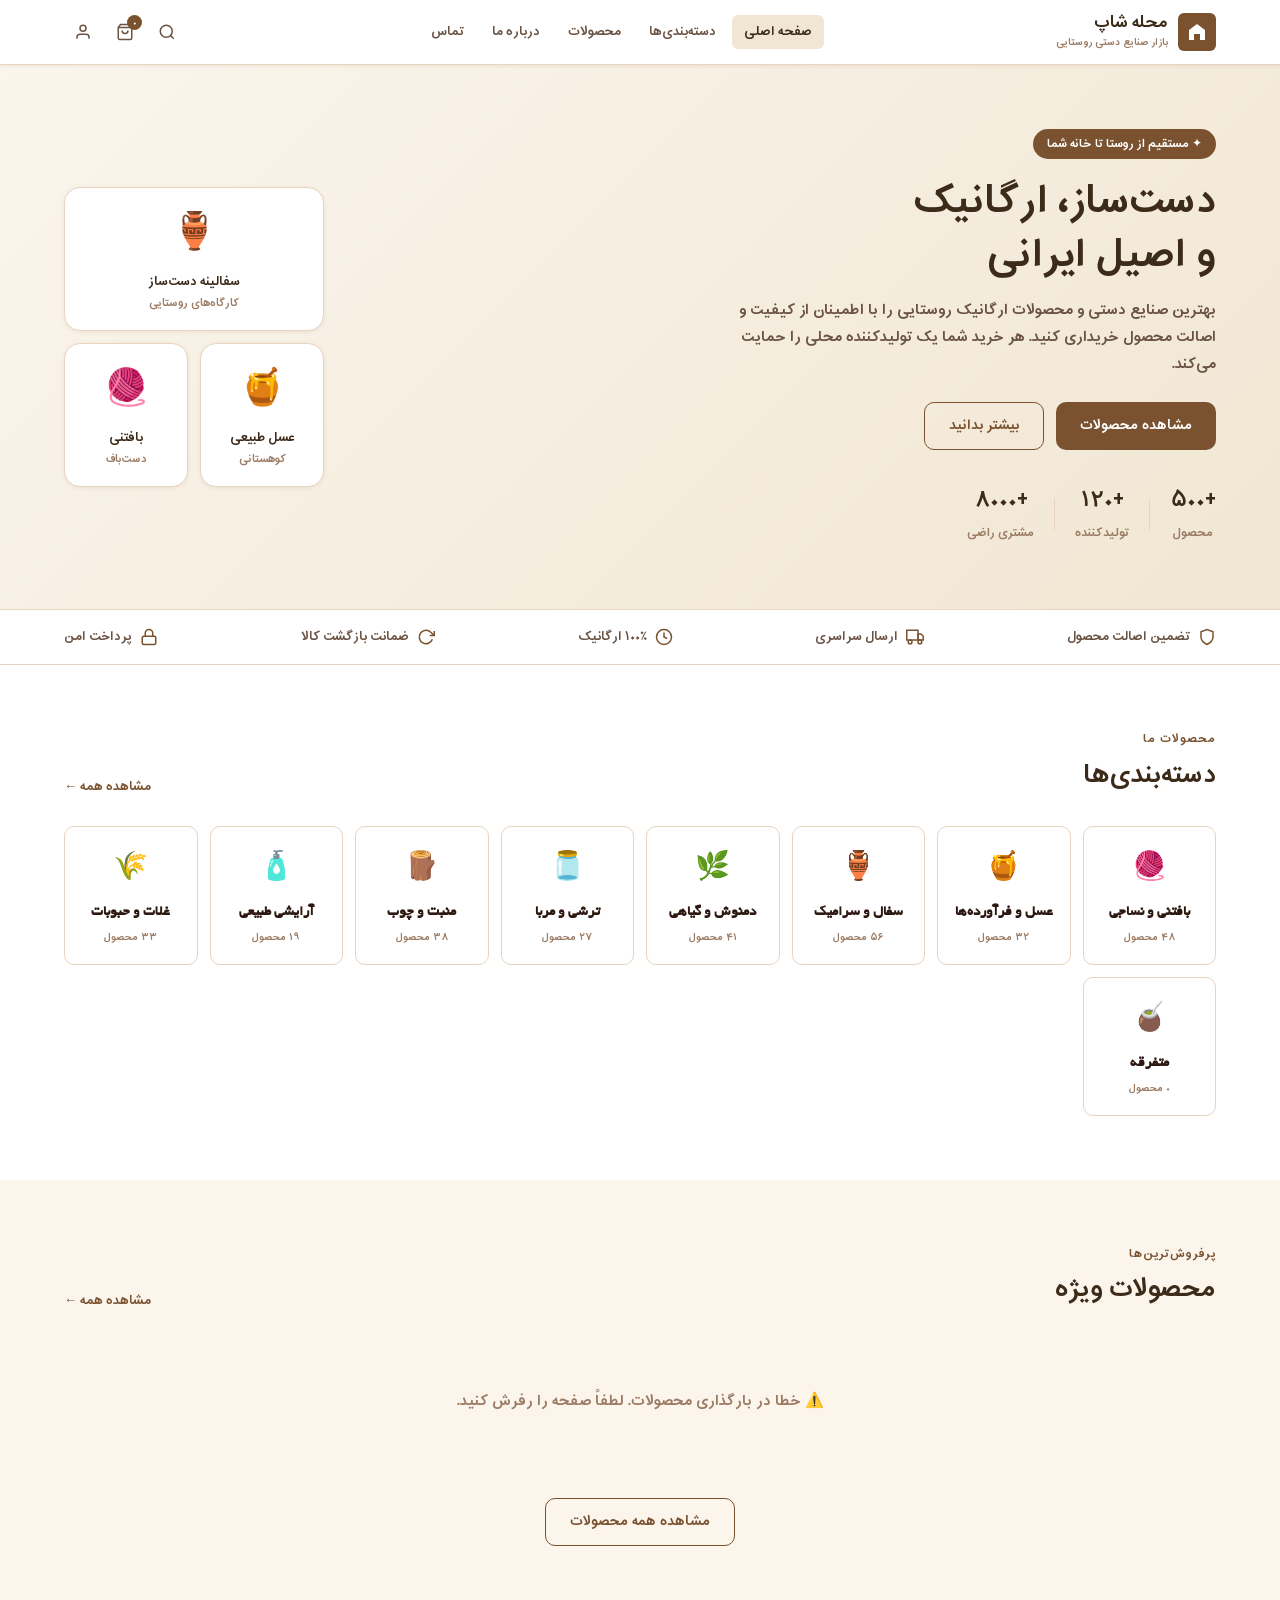
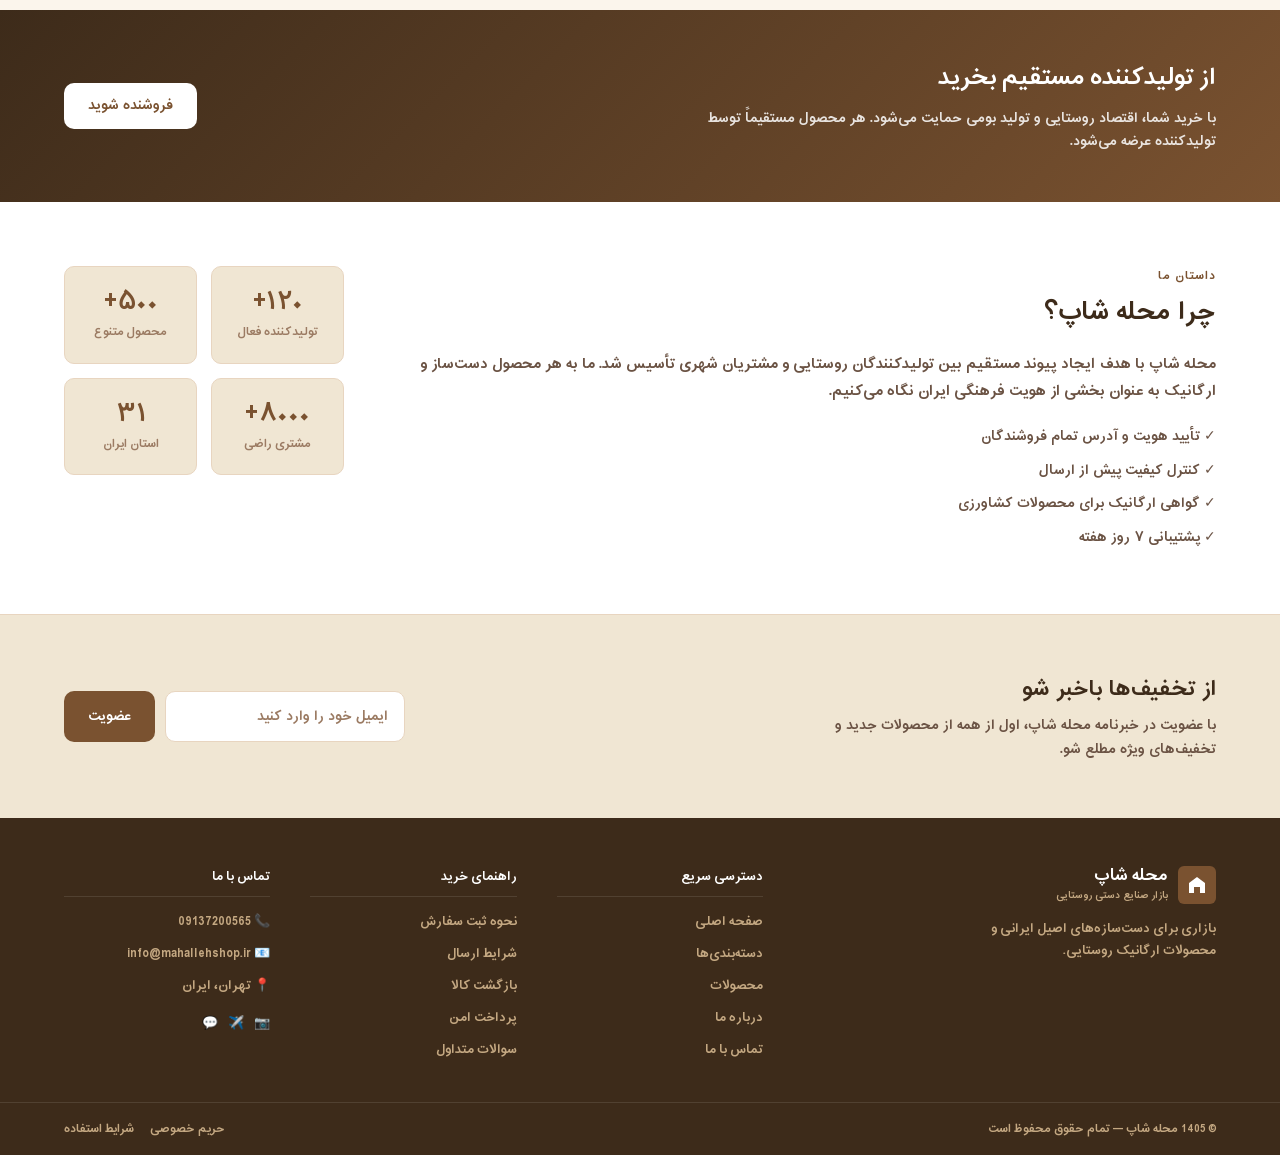
==== commit cd042337: "Update index.html" ====
--- a/index.html
+++ b/index.html
@@ -379,7 +379,7 @@
 
       <div class="footer__col">
         <div class="footer__col-title">تماس با ما</div>
-        <span>📞 ۰۲۱-۱۲۳۴۵۶۷۸</span>
+        <span>📞 09137200565</span>
         <span>📧 info@mahallehshop.ir</span>
         <span>📍 تهران، ایران</span>
         <div class="footer__socials">
@@ -392,7 +392,7 @@
     </div>
     <div class="footer__bottom">
       <div class="container">
-        <span>© ۱۴۰۳ محله شاپ — تمام حقوق محفوظ است</span>
+        <span>© 1405 محله شاپ — تمام حقوق محفوظ است</span>
         <div class="footer__bottom-links">
           <a href="#">حریم خصوصی</a>
           <a href="#">شرایط استفاده</a>
--- a/style.css
+++ b/style.css
@@ -3,6 +3,38 @@
    ============================================ */
 
 /* ---- RESET & BASE ---- */
+/* ============================================
+   فونت‌های فارسی
+   ============================================ */
+
+@font-face {
+    font-family: "Estedad";
+    src: url("fonts/Estedad[KSHD,WGHT].woff2") format("woff2");
+    font-weight: 400;
+    font-style: normal;
+}
+
+
+@font-face {
+    font-family: "Byekan";
+    src: url("fonts/BYEKAN.woff2") format("woff2");
+    font-weight: 400;
+    font-style: normal;
+}
+
+@font-face {
+    font-family: "iransans";
+    src: url("fonts/IRANSans-Bold.woff2") format("woff2");
+    font-weight: 700;
+    font-style: normal;
+}
+
+@font-face {
+    font-family: "Vazir";
+    src: url("fonts/Vazirmatn-Regular.woff2") format("woff2");
+    font-weight: =400;
+    font-style: normal;
+}
 *, *::before, *::after {
   box-sizing: border-box;
   margin: 0;
@@ -37,7 +69,7 @@
 html { scroll-behavior: smooth; }
 
 body {
-  font-family: 'Segoe UI', Tahoma, 'Vazirmatn', Arial, sans-serif;
+  font-family: "Vazir";
   font-size: 15px;
   line-height: 1.7;
   color: var(--text-main);
@@ -51,6 +83,7 @@
 
 /* ---- CONTAINER ---- */
 .container {
+   font-family: "iransans";
   width: 100%;
   max-width: 1200px;
   margin: 0 auto;
@@ -419,12 +452,14 @@
    CATEGORIES
    ============================================ */
 .categories {
+
   display: grid;
   grid-template-columns: repeat(8, 1fr);
   gap: 12px;
 }
 
 .category {
+   
   background: var(--white);
   border: 1px solid var(--border);
   border-radius: var(--radius-md);
@@ -443,7 +478,8 @@
 
 .category__icon { font-size: 28px; margin-bottom: 8px; }
 .category__name {
-  font-size: 12px;
+   font-family: "Byekan";
+  font-size: 15px;
   font-weight: 600;
   color: var(--text-main);
   margin-bottom: 3px;
@@ -490,6 +526,9 @@
 }
 
 .product {
+   font-family: "Byekan";
+    font-size: 15px;
+  font-weight: 600;
   background: var(--white);
   border: 1px solid var(--border);
   border-radius: var(--radius-lg);
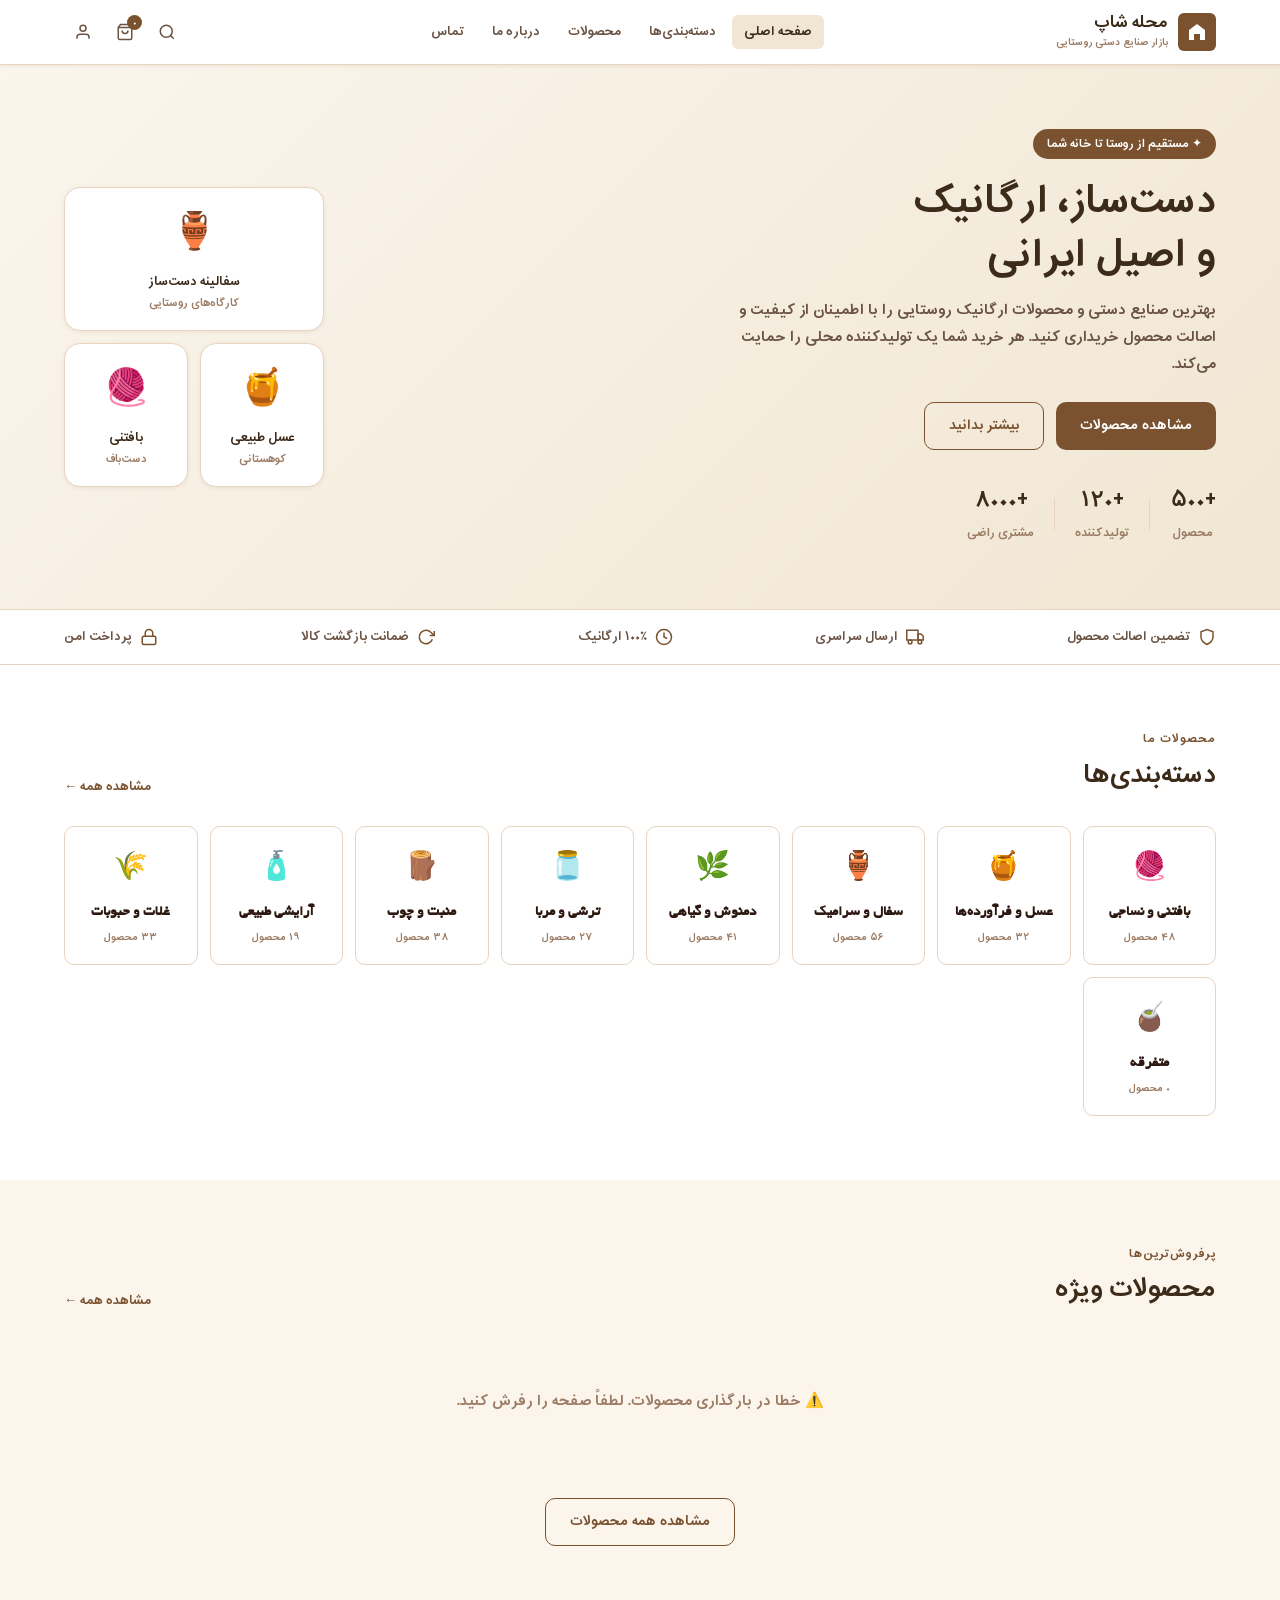
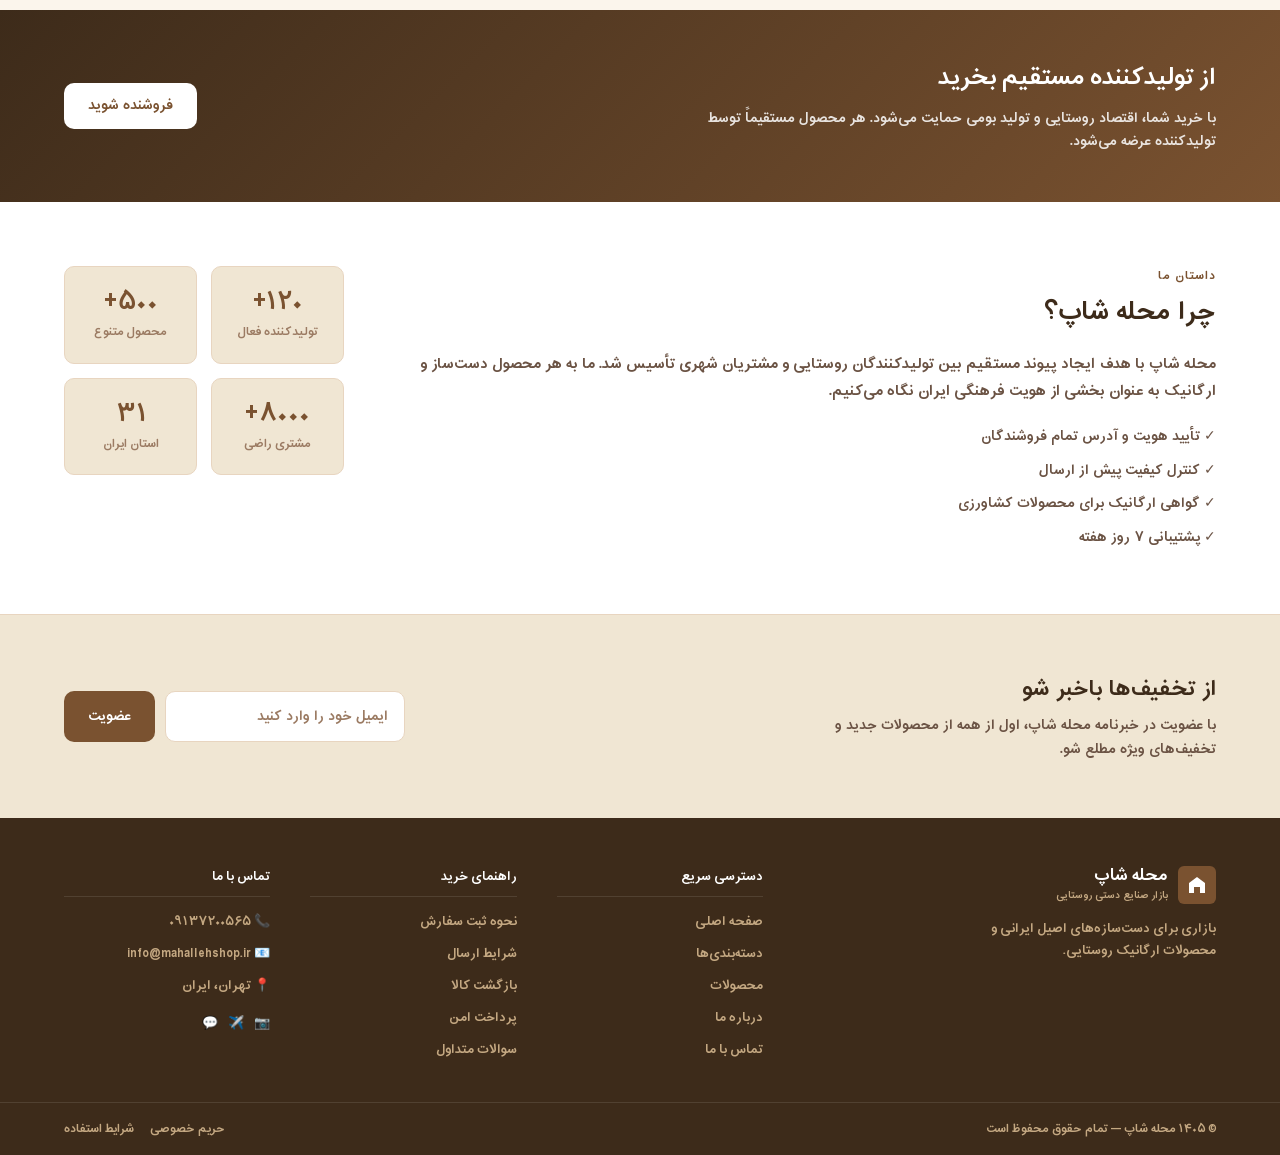
==== commit 330da5cd: "Update index.html" ====
--- a/index.html
+++ b/index.html
@@ -379,7 +379,7 @@
 
       <div class="footer__col">
         <div class="footer__col-title">تماس با ما</div>
-        <span>📞 09137200565</span>
+        <span>📞 ۰۹۱۳۷۲۰۰۵۶۵</span>
         <span>📧 info@mahallehshop.ir</span>
         <span>📍 تهران، ایران</span>
         <div class="footer__socials">
@@ -392,7 +392,7 @@
     </div>
     <div class="footer__bottom">
       <div class="container">
-        <span>© 1405 محله شاپ — تمام حقوق محفوظ است</span>
+        <span>© ۱۴۰۵ محله شاپ — تمام حقوق محفوظ است</span>
         <div class="footer__bottom-links">
           <a href="#">حریم خصوصی</a>
           <a href="#">شرایط استفاده</a>
@@ -404,3 +404,4 @@
   <script src="main.js?v=2"></script>
 </body>
 </html>
+<!-- ===== ۰ ۱ ۲ ۳ ۴ ۵ ۶ ۷ ۸ ۹ ===== -->
